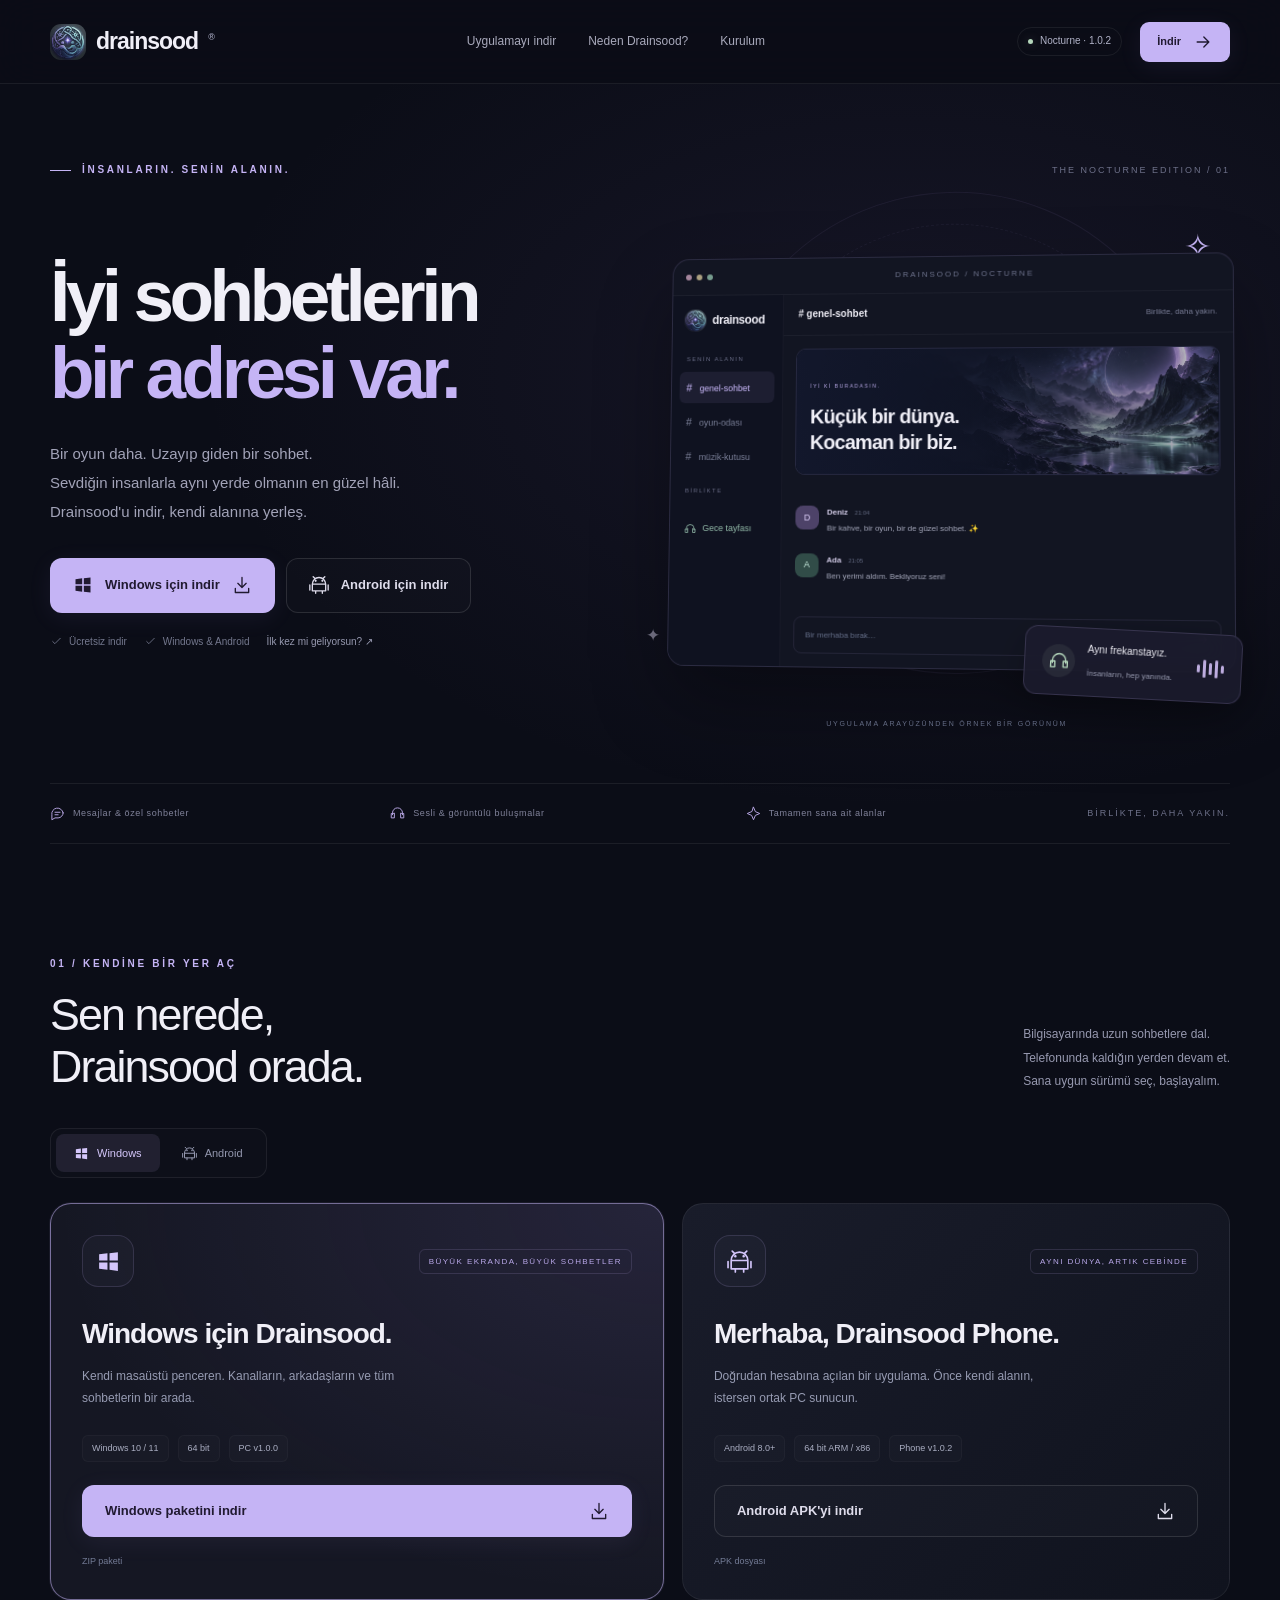
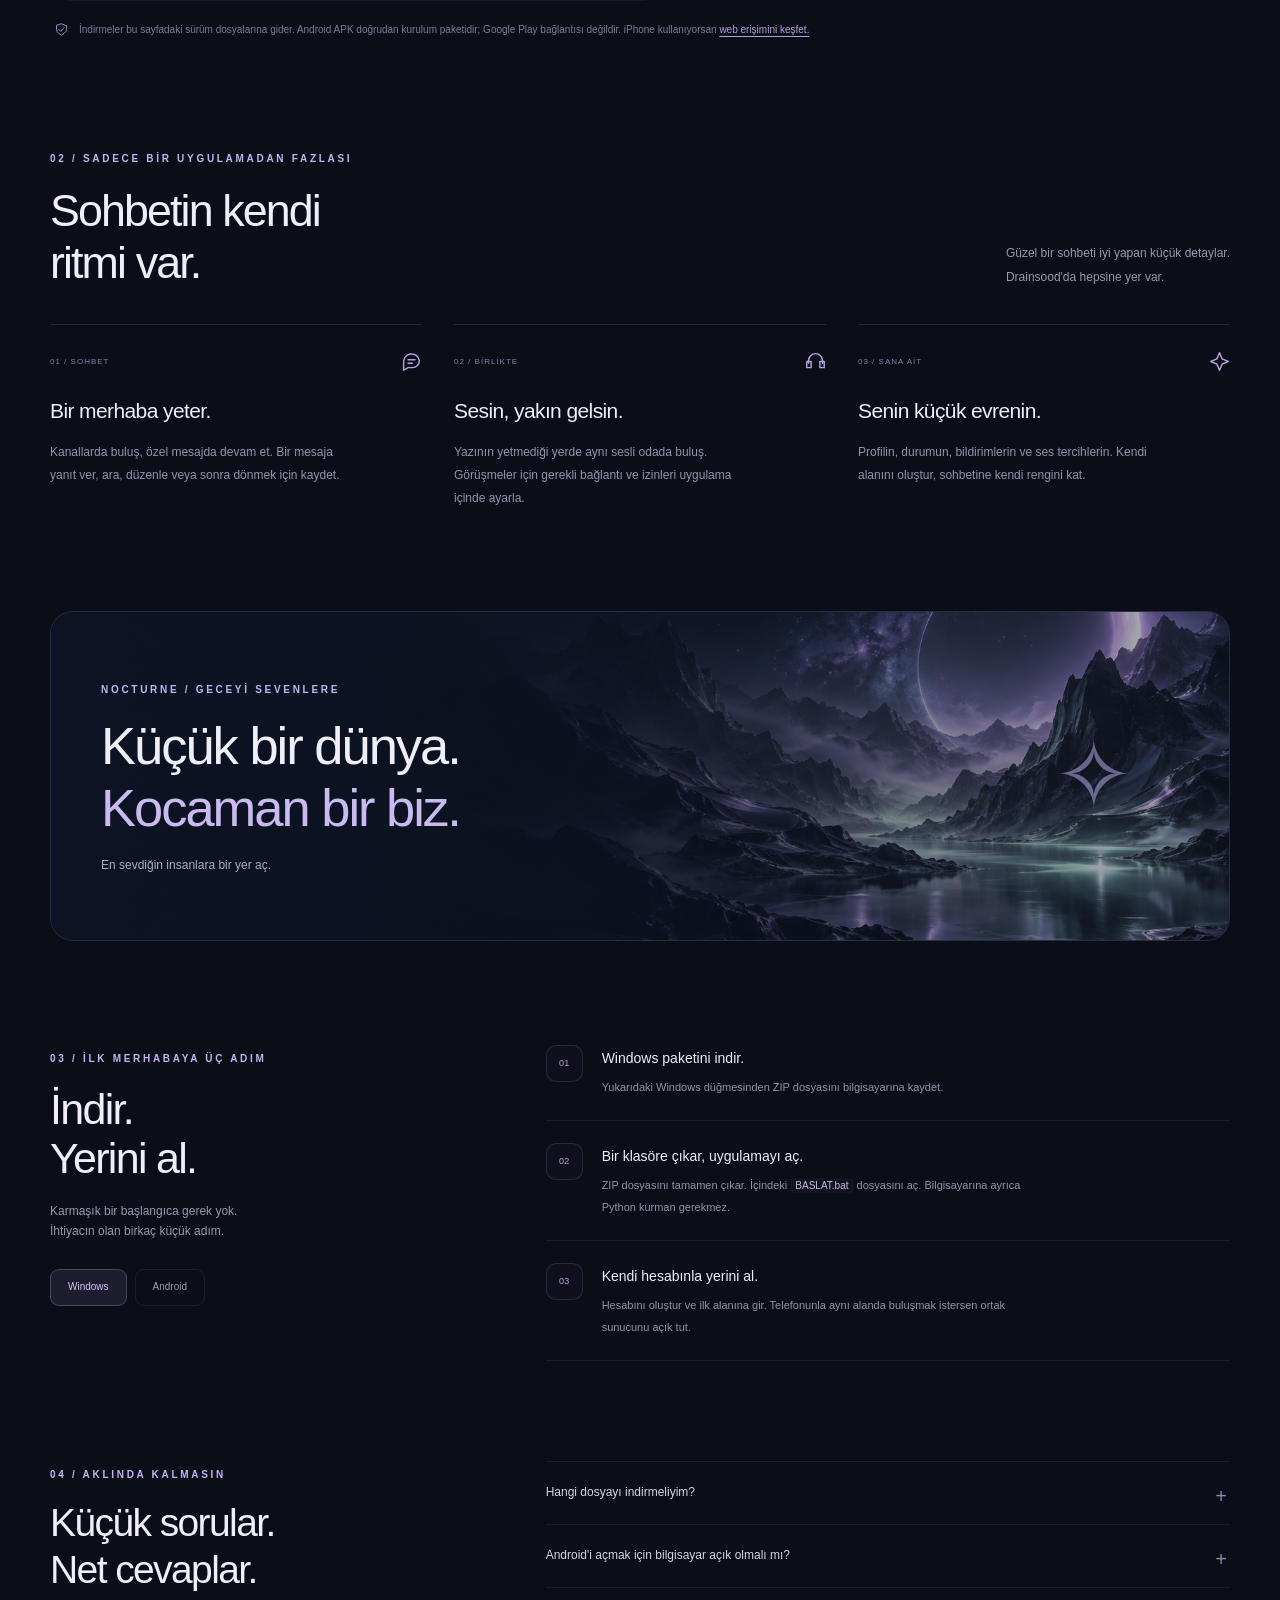
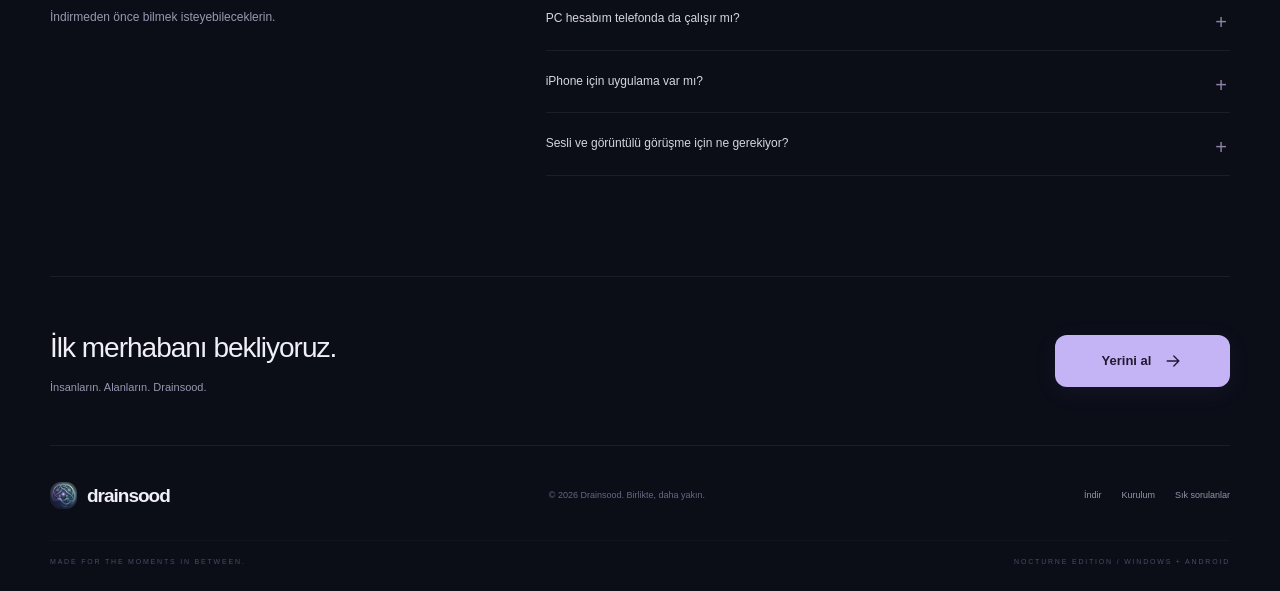
==== index.html @ 25abe967 "push" ====
<!doctype html>
<html lang="tr">
<head>
<!-- Add your own packages as indir/windows.zip and indir/android.apk. To use other names or URLs, edit DOWNLOAD_LINKS near the end of this file. -->
<meta charset="utf-8">
<meta name="viewport" content="width=device-width, initial-scale=1">
<meta name="theme-color" content="#0b0d17">
<meta name="description" content="Drainsood'u Windows ve Android için indir. Sohbetlerin, arkadaşların ve sana ait alanlar; Nocturne ile her zaman yanında.">
<title>Drainsood — Birlikte, daha yakın.</title>
<link rel="icon" href="[data-uri]" type="image/png">
<style>
:root{color-scheme:dark;--bg:#0b0d17;--panel:#141725;--ink:#f0eff7;--muted:#9799b0;--line:#ffffff12;--lavender:#c5b4f5;--green:#b4d6bb;--logo:url('[data-uri]');font-family:Inter,'Segoe UI',Arial,sans-serif;font-synthesis:none;scroll-behavior:smooth;scroll-padding-top:100px}
*{box-sizing:border-box}body{margin:0;background:var(--bg);color:var(--ink);font-size:15px;line-height:1.65;overflow-x:hidden}button,a{-webkit-tap-highlight-color:transparent}a{color:inherit;text-decoration:none}button{font:inherit;color:inherit;cursor:pointer}button:disabled{cursor:default}button,a,summary{touch-action:manipulation}button:focus-visible,a:focus-visible,summary:focus-visible{outline:2px solid var(--lavender);outline-offset:6px}button{border:0;background:none}svg{width:20px;height:20px;fill:none;stroke:currentColor;stroke-width:1.6;stroke-linecap:round;stroke-linejoin:round;flex-shrink:0}::selection{background:#c5b4f5;color:#151321}[hidden]{display:none!important}.wrap{width:min(1180px,calc(100% - 72px));margin:auto}.overline{font-size:10px;font-weight:600;letter-spacing:2.7px;text-transform:uppercase;color:var(--lavender)}.brand{display:inline-flex;align-items:center;gap:10px;font-size:23px;font-weight:700;letter-spacing:-1px}.brand-mark{display:block;width:36px;height:36px;background:var(--logo) center/contain no-repeat;border-radius:11px}.brand sup{font-size:9px;align-self:flex-start;margin-top:7px;color:var(--muted);letter-spacing:0}.button{display:inline-flex;align-items:center;justify-content:center;gap:12px;min-height:52px;padding:13px 22px;border:1px solid transparent;border-radius:12px;font-size:13px;font-weight:600;line-height:1.5;transition:transform .2s,background .2s,border-color .2s,box-shadow .2s}.button:hover{transform:translateY(-3px)}.primary{background:var(--lavender);color:#211a31;box-shadow:0 5px 25px #b295ee13}.primary:hover{background:#d4c6ff;box-shadow:0 8px 35px #b295ee25}.secondary{border-color:#ffffff1e;background:#ffffff04;color:#dedceb}.secondary:hover{background:#ffffff0b;border-color:#c5b4f54d}.text-link{display:inline-flex;align-items:center;gap:8px;color:var(--lavender);font-size:12px}.text-link svg{width:15px}.pill{display:inline-flex;align-items:center;gap:7px;border:1px solid var(--line);border-radius:30px;padding:5px 10px;font-size:10px;color:#b1b3c8}.dot{width:5px;height:5px;border-radius:50%;background:var(--green);box-shadow:0 0 10px #b4d6bb44}.muted{color:var(--muted)}
.nav-shell{position:sticky;top:0;z-index:50;background:#0b0d17e8;backdrop-filter:blur(20px);border-bottom:1px solid var(--line)}.nav{height:83px;display:flex;align-items:center;justify-content:space-between;gap:30px}.nav-links{display:flex;align-items:center;gap:32px;color:#a9aabc;font-size:12px}.nav-links>a:hover{color:white}.nav-actions{display:flex;align-items:center;gap:18px}.nav .button{min-height:39px;padding:9px 16px;border-radius:9px;font-size:11px}.nav-menu{display:none;width:42px;height:42px;border:1px solid var(--line);border-radius:10px;align-items:center;justify-content:center}
.hero{position:relative;padding:78px 0 0;isolation:isolate}.hero:before{content:'';position:absolute;inset:0 0 auto;height:850px;background:radial-gradient(ellipse at 71% 34%,#62518f23,transparent 55%);z-index:-1;pointer-events:none}.hero-top{display:flex;justify-content:space-between;align-items:center;margin-bottom:41px}.hero-top .overline{display:flex;align-items:center;gap:11px}.hero-top .overline:before{content:'';width:21px;height:1px;background:var(--lavender)}.hero-edition{font-size:9px;letter-spacing:2px;color:#6d7089}.hero-grid{display:grid;grid-template-columns:1fr 1fr;gap:47px;align-items:center}.hero-copy{padding:10px 0 45px}.hero h1{font-weight:560;font-size:clamp(54px,5.7vw,80px);line-height:1.06;letter-spacing:-4.5px;margin:0 0 27px}.hero h1 em{font-style:normal;color:var(--lavender)}.hero-copy>p{font-size:15px;line-height:1.95;max-width:400px;color:#a2a3b8;margin:0 0 31px}.hero-buttons{display:flex;flex-wrap:wrap;gap:11px}.hero-buttons .button{min-height:55px}.hero-meta{display:flex;align-items:center;gap:17px;margin-top:21px;font-size:10px;color:#74788e}.hero-meta span{display:flex;align-items:center;gap:6px}.hero-meta svg{width:13px;height:13px}.hero-visual{position:relative;min-width:0;padding:34px 0 55px}.orbit{position:absolute;left:9%;top:-28px;width:85%;aspect-ratio:1;border:1px solid #bdacff12;border-radius:50%;transform:rotate(-23deg);z-index:-1}.orbit:after{content:'';position:absolute;inset:31px;border:1px dashed #bdacff0e;border-radius:50%}.visual-star{position:absolute;color:var(--lavender);font-size:33px;top:0;right:18px;font-weight:300}.visual-star.small{font-size:17px;left:-18px;top:80%;right:auto;color:#777589}.mock-window{border-radius:17px;border:1px solid #c6b5ff25;background:#121522;box-shadow:0 35px 80px #0005;overflow:hidden;transform:perspective(1400px) rotateY(-5deg) rotateX(3deg);position:relative}.mock-title{height:37px;display:flex;align-items:center;gap:5px;padding:0 13px;border-bottom:1px solid #ffffff0b;font-size:8px;color:#6e738d}.window-dot{height:6px;width:6px;border-radius:50%;background:#464356}.window-dot:first-child{background:#a4859c}.window-dot:nth-child(2){background:#aaa080}.window-dot:nth-child(3){background:#769c8e}.mock-title>span:last-child{margin:auto;letter-spacing:2px}.mock-body{display:grid;grid-template-columns:115px 1fr;min-height:340px}.mock-sidebar{padding:14px 8px;background:#0f1220;border-right:1px solid #ffffff08}.mock-logo{display:flex;align-items:center;gap:6px;font-size:12px;font-weight:650;letter-spacing:-.4px;margin:0 4px 24px}.mock-logo .brand-mark{width:23px;height:23px}.mock-section{font-size:6px;letter-spacing:1.5px;color:#6c6f89;margin:15px 7px 7px}.mock-channel{padding:7px;font-size:9px;color:#7c8199;border-radius:6px;margin-bottom:3px}.mock-channel.active{background:#c4b0ff13;color:#cebcff}.mock-channel b{font-size:11px;font-weight:500;margin-right:5px}.mock-channel.voice{margin-top:18px;color:#94bcaa}.mock-channel.voice svg{width:12px;height:12px;vertical-align:middle;margin-right:4px}.mock-main{min-width:0}.mock-header{display:flex;align-items:center;justify-content:space-between;padding:12px 15px;border-bottom:1px solid #ffffff0b;font-size:10px}.mock-header>span{color:#777b94;font-size:8px}.mock-banner{margin:13px;border-radius:10px;padding:22px 14px 19px;background:linear-gradient(90deg,#13182de8,#13182d4d),var(--scene) 67% 45%/cover;border:1px solid #c5b4f51c}.mock-banner small{font-size:5px;letter-spacing:1.6px;color:#c5b4f5}.mock-banner strong{display:block;font-weight:550;font-size:20px;line-height:1.3;letter-spacing:-.7px;margin-top:9px}.mock-messages{padding:3px 14px}.mock-message{display:flex;gap:8px;margin:15px 0}.avatar{width:24px;height:24px;display:grid;place-items:center;background:#4d4268;color:#e3d5ff;border-radius:8px;font-size:9px;flex-shrink:0}.avatar.mint{background:#314c48;color:#caeee1}.mock-message>div:last-child{font-size:8px;color:#a3a6b9;line-height:1.65}.mock-message strong{font-size:8px;color:#d6cfeb;font-weight:600}.mock-message time{font-size:6px;color:#646b83;margin-left:7px}.mock-message p{margin:3px 0}.mock-composer{margin:13px;padding:11px;border:1px solid #c5b4f51a;border-radius:8px;font-size:8px;color:#646e88;display:flex;align-items:center;justify-content:space-between}.mock-composer svg{width:12px;height:12px;color:#b5a3e7}.floating-card{position:absolute;bottom:23px;right:-12px;border:1px solid #c5b4f52b;border-radius:13px;background:#1b1b2ce8;backdrop-filter:blur(16px);box-shadow:0 12px 40px #0004;padding:13px 17px;display:flex;align-items:center;gap:12px;transform:rotate(3deg)}.floating-card .voice-icon{display:grid;place-items:center;width:33px;height:33px;border-radius:50%;background:#b5cdb315;color:#b4d6bb}.floating-card strong{font-size:10px;font-weight:500;display:block}.floating-card small{font-size:8px;color:#9598af}.soundbars{display:flex;align-items:center;gap:3px;margin-left:12px;height:22px}.soundbars i{display:block;width:3px;height:8px;background:#bdacdf;border-radius:3px}.soundbars i:nth-child(2n){height:18px}.soundbars i:nth-child(3n){height:12px}.visual-caption{text-align:center;position:absolute;bottom:-7px;left:0;right:0;font-size:7px;letter-spacing:1.8px;color:#646c85}.hero-bottom{margin-top:60px;display:flex;justify-content:space-between;align-items:center;padding:22px 0;border-top:1px solid var(--line);border-bottom:1px solid var(--line);font-size:9px;color:#81839b;letter-spacing:.6px}.hero-bottom>span{display:flex;align-items:center;gap:8px}.hero-bottom svg{width:15px;height:15px;color:#b1a0dc}
.section{padding-top:106px}.section-heading{display:flex;justify-content:space-between;gap:40px;align-items:flex-end;margin-bottom:35px}.section-heading h2{font-size:clamp(32px,3.5vw,47px);line-height:1.16;letter-spacing:-1.9px;font-weight:530;margin:15px 0 0}.section-heading>p{color:var(--muted);font-size:12px;max-width:310px;margin:0;line-height:1.95}.platform-switch{display:inline-flex;padding:5px;border:1px solid var(--line);background:#ffffff03;border-radius:12px;gap:4px;margin-bottom:25px}.platform-switch button{display:flex;align-items:center;gap:8px;padding:10px 18px;border-radius:8px;font-size:11px;color:#9498af}.platform-switch button[aria-pressed=true]{background:#c5b4f51b;color:#d5c7fb}.platform-switch svg{width:15px;height:15px}.downloads{display:grid;grid-template-columns:1.12fr 1fr;gap:18px}.download-card{position:relative;min-width:0;padding:31px;border:1px solid var(--line);border-radius:21px;background:linear-gradient(135deg,#191c2a,#10131e);overflow:hidden;transition:border-color .3s,transform .3s}.download-card.recommended{border-color:#c5b4f544;background:radial-gradient(ellipse at 100% 0,#8671c225,transparent 70%),#151723}.download-card.is-highlighted{border-color:#c5b4f58a;box-shadow:0 0 0 1px #c5b4f513}.card-top{display:flex;align-items:center;justify-content:space-between;gap:15px}.platform-icon{width:52px;height:52px;display:grid;place-items:center;border:1px solid #c5b4f526;border-radius:16px;background:#c5b4f508;color:#d3c5fa}.platform-icon svg{height:25px;width:25px}.card-tag{font-size:8px;letter-spacing:1.4px;color:#b9a8e9;border:1px solid #c5b4f526;padding:5px 9px;border-radius:6px}.download-card h3{font-size:28px;font-weight:550;letter-spacing:-1px;margin:24px 0 7px}.download-card .description{font-size:12px;color:#969bb2;line-height:1.9;max-width:350px;min-height:47px;margin:0}.specs{display:flex;gap:9px;flex-wrap:wrap;margin:23px 0}.specs span{font-size:9px;padding:5px 9px;color:#aaaec2;background:#ffffff04;border:1px solid #ffffff08;border-radius:6px}.download-card .button{width:100%;justify-content:space-between}.card-bottom{display:flex;align-items:center;justify-content:space-between;margin-top:17px;gap:10px;font-size:9px;color:#737b95}.checksum{font-size:9px;color:#989bb2;display:inline-flex;align-items:center;gap:5px;padding:3px 0}.checksum:hover{color:var(--lavender)}.checksum svg{width:12px;height:12px}.download-note{display:flex;align-items:flex-start;gap:10px;margin:20px 0 0;padding:0 4px;color:#777e98;font-size:10px;line-height:1.9}.download-note svg{width:15px;height:15px;margin-top:2px;color:#a08bc9}.download-note a{color:#b4a0dd;text-decoration:underline;text-underline-offset:3px}.features{display:grid;grid-template-columns:repeat(3,1fr);gap:32px}.feature{padding-top:26px;border-top:1px solid #b5a4ec2a}.feature-number{display:flex;align-items:center;justify-content:space-between;color:#8b7ca9;font-size:8px;letter-spacing:1px}.feature-number svg{width:21px;height:21px;color:#b7a4e4}.feature h3{font-size:21px;font-weight:500;letter-spacing:-.6px;margin:22px 0 12px}.feature p{font-size:12px;color:#9095ae;line-height:1.95;max-width:310px;margin:0}
.universe{position:relative;min-height:330px;border:1px solid #b4a1e42b;border-radius:23px;overflow:hidden;background:linear-gradient(90deg,#0c1424f0,#0c142470),var(--scene) center 49%/cover;display:flex;align-items:center;justify-content:space-between;padding:44px 50px;margin-top:100px;gap:30px}.universe h2{font-size:clamp(35px,4.1vw,54px);font-weight:500;line-height:1.17;letter-spacing:-2px;margin:15px 0 18px}.universe h2 em{font-style:normal;color:#c9bbf0}.universe p{font-size:12px;color:#aaaec4;margin:0}.universe .decor-star{font-size:95px;font-weight:200;color:#c5b4f580;margin:0 45px;line-height:1}.installation{display:grid;grid-template-columns:.75fr 1.25fr;gap:85px;padding-top:104px}.installation h2{font-size:43px;letter-spacing:-1.7px;line-height:1.15;font-weight:500;margin:15px 0 19px}.installation>div>p{font-size:12px;color:var(--muted);max-width:280px}.guide-tabs{display:flex;gap:8px;margin-top:27px}.guide-tabs button{padding:9px 17px;border-radius:9px;border:1px solid var(--line);font-size:10px;color:#9b9db3}.guide-tabs button[aria-selected=true]{background:#c5b4f51a;border-color:#c5b4f542;color:#d4c5ff}.steps{list-style:none;padding:0;margin:0;counter-reset:steps}.steps li{counter-increment:steps;display:grid;grid-template-columns:38px 1fr;column-gap:18px;border-bottom:1px solid var(--line);padding:22px 0}.steps li:first-child{padding-top:0}.steps li:before{content:'0' counter(steps);display:grid;place-items:center;width:35px;height:35px;border:1px solid #c5b4f526;background:#c5b4f506;border-radius:10px;color:#b6a3df;font-size:9px}.steps h3{font-size:14px;font-weight:500;margin:2px 0 7px}.steps p{font-size:11px;line-height:1.95;color:#8f95ad;margin:0;max-width:430px}.steps code{font-size:10px;background:#c5b4f50b;padding:2px 5px;border-radius:4px;color:#c6bbdf;font-family:inherit}.faq{display:grid;grid-template-columns:.75fr 1.25fr;gap:85px;padding-top:100px;padding-bottom:100px}.faq h2{font-size:39px;letter-spacing:-1.6px;line-height:1.2;font-weight:500;margin:14px 0}.faq-intro p{font-size:12px;color:var(--muted);max-width:260px}.faq-list{border-top:1px solid var(--line)}details{border-bottom:1px solid var(--line)}summary{position:relative;list-style:none;padding:21px 35px 21px 0;cursor:pointer;font-size:12px;color:#d6d5e2}summary::-webkit-details-marker{display:none}summary:after{content:'+';position:absolute;right:3px;top:18px;font-size:20px;color:#8e83a7;font-weight:300}details[open] summary:after{content:'−'}details p{color:#9096ae;font-size:11px;line-height:2;margin:0 30px 22px 0}details a{color:var(--lavender);text-decoration:underline;text-underline-offset:3px}.end-cta{border-top:1px solid var(--line);border-bottom:1px solid var(--line);padding:48px 0;display:flex;align-items:center;justify-content:space-between;gap:30px}.end-cta h2{font-size:28px;letter-spacing:-1px;font-weight:500;margin:0 0 7px}.end-cta p{font-size:11px;color:var(--muted);margin:0}.end-cta .button{min-width:175px}.footer{display:flex;align-items:center;justify-content:space-between;gap:25px;padding:34px 0 29px}.footer .brand{font-size:19px}.footer .brand-mark{width:27px;height:27px}.footer-middle{font-size:9px;color:#626a83}.footer-links{display:flex;gap:20px;font-size:9px;color:#9197ab}.footer-links a:hover{color:var(--lavender)}.footer-signature{display:flex;justify-content:space-between;gap:15px;border-top:1px solid #ffffff07;padding:15px 0 23px;color:#474f65;font-size:7px;letter-spacing:1.8px}
.toast{position:fixed;bottom:25px;left:50%;transform:translate(-50%,20px);width:max-content;max-width:calc(100% - 30px);padding:13px 20px;background:#262337;border:1px solid #c5b4f547;border-radius:13px;box-shadow:0 10px 45px #0007;font-size:12px;z-index:100;opacity:0;pointer-events:none;transition:opacity .2s,transform .2s;text-align:center}.toast.visible{opacity:1;transform:translate(-50%,0)}dialog{background:#141725;border:1px solid #c5b4f53d;border-radius:20px;color:var(--ink);padding:29px;max-width:560px;width:calc(100% - 36px);box-shadow:0 30px 100px #0008}dialog::backdrop{background:#060712cc;backdrop-filter:blur(7px)}dialog h2{font-size:23px;letter-spacing:-.7px;font-weight:500;margin:12px 0}dialog p{font-size:12px;color:var(--muted)}.hash-value{display:block;width:100%;border:1px solid var(--line);border-radius:10px;background:#0b0e1b;color:#cfc3f0;padding:13px;font:11px/1.8 Consolas,monospace;overflow-wrap:anywhere;user-select:all;margin:20px 0}.dialog-actions{display:flex;justify-content:flex-end;gap:9px}.dialog-actions .button{min-height:42px;font-size:11px}.skip{position:fixed;top:10px;left:10px;padding:10px 16px;background:var(--lavender);color:#211a31;z-index:200;transform:translateY(-160%);border-radius:7px}.skip:focus{transform:translateY(0)}.reveal{transition:opacity .65s,transform .65s}.js .reveal.pending{opacity:0;transform:translateY(22px)}.hero-copy,.hero-visual{animation:enter .8s both}.hero-visual{animation-delay:.14s}@keyframes enter{from{opacity:0;transform:translateY(18px)}to{opacity:1;transform:translateY(0)}}
@media(min-width:1500px){.hero{padding-top:100px}.hero-grid{gap:75px}.hero h1{font-size:86px}.hero-bottom{margin-top:74px}}
@media(max-width:1000px){.wrap{width:calc(100% - 48px)}.hero h1{font-size:62px;letter-spacing:-3.5px}.hero-grid{gap:22px}.mock-body{grid-template-columns:88px 1fr}.mock-logo{font-size:10px}.mock-logo .brand-mark{width:18px;height:18px}.floating-card{right:-3px}.nav-links{gap:21px}.nav-actions .pill{display:none}.hero-buttons .button{padding:13px 16px;font-size:12px}.hero-meta{flex-wrap:wrap;gap:8px 15px}.installation,.faq{gap:45px}.hero-bottom{margin-top:35px}.universe .decor-star{margin-right:15px}.download-card{padding:25px}}
@media(max-width:760px){.wrap{width:calc(100% - 40px)}.nav{height:69px;gap:15px}.nav .brand{font-size:21px}.nav .brand-mark{width:32px;height:32px}.nav-actions{margin-left:auto}.nav-actions .button{font-size:10px;padding:9px 12px}.nav-menu{display:inline-flex}.nav-links{display:none;position:absolute;top:69px;left:0;right:0;padding:20px;background:#111421;border-bottom:1px solid var(--line);flex-direction:column;align-items:stretch;gap:0}.nav-links.open{display:flex}.nav-links a{padding:12px 10px}.hero{padding-top:35px}.hero-top{margin-bottom:30px}.hero-top .overline{font-size:8px;letter-spacing:1.9px}.hero-edition{font-size:7px;letter-spacing:1.4px}.hero-grid{grid-template-columns:1fr;gap:0}.hero-copy{padding:0}.hero h1{font-size:clamp(52px,10.5vw,76px);letter-spacing:-3.5px;max-width:550px;margin-bottom:23px}.hero-copy>p{max-width:430px;font-size:14px;margin-bottom:25px}.hero-buttons .button{min-height:52px;padding:13px 20px}.hero-meta{margin-top:17px}.hero-visual{width:min(510px,100%);margin:32px auto 0;padding-top:23px;padding-bottom:47px}.mock-window{transform:none}.mock-body{grid-template-columns:104px 1fr;min-height:328px}.mock-logo{font-size:11px}.mock-logo .brand-mark{width:22px;height:22px}.mock-banner strong{font-size:23px}.floating-card{bottom:21px;right:8px}.visual-caption{bottom:0;font-size:6px}.orbit{top:-15px}.visual-star{top:-3px;font-size:26px}.hero-bottom{margin-top:28px;display:grid;grid-template-columns:1fr 1fr;gap:15px;font-size:8px;padding:20px 0}.hero-bottom>span:last-child{grid-column:1/-1}.section{padding-top:65px}.section-heading{display:block;margin-bottom:26px}.section-heading h2{font-size:36px;letter-spacing:-1.5px}.section-heading>p{margin-top:20px;max-width:380px}.downloads{grid-template-columns:1fr;gap:14px}.download-card{padding:27px}.download-card .description{min-height:0}.download-card h3{margin-top:20px}.features{grid-template-columns:1fr;gap:30px}.feature{display:grid;grid-template-columns:45px 1fr;column-gap:15px;padding-top:22px}.feature-number{display:block;font-size:7px}.feature-number svg{display:block;margin-top:15px}.feature h3{margin:0 0 9px;font-size:22px;grid-column:2;grid-row:1}.feature p{grid-column:2;max-width:100%}.feature-number{grid-row:1/3}.universe{padding:32px 27px;min-height:300px;margin-top:60px;background-position:center,65% 45%}.universe h2{font-size:39px;letter-spacing:-1.8px}.universe p{max-width:230px;font-size:11px}.universe .decor-star{display:none}.installation,.faq{grid-template-columns:1fr;gap:30px;padding-top:65px}.installation h2{font-size:37px}.installation>div>p{max-width:340px}.guide-tabs{margin-top:20px}.faq{padding-bottom:60px}.faq h2{font-size:35px}.faq-intro p{max-width:340px}.steps li{grid-template-columns:33px 1fr;gap:15px}.end-cta{display:block;padding:35px 0}.end-cta h2{font-size:27px}.end-cta .button{margin-top:23px}.footer{flex-wrap:wrap;justify-content:space-between;gap:20px;padding:29px 0 23px}.footer-middle{order:3;width:100%;font-size:8px}.footer-signature{font-size:6px;letter-spacing:1.1px}}
@media(max-width:380px){.wrap{width:calc(100% - 30px)}.nav-actions .button svg{display:none}.nav .brand{font-size:19px;gap:6px}.nav .brand-mark{width:28px;height:28px}.nav-menu{width:36px;height:36px}.hero h1{font-size:50px;letter-spacing:-3px}.hero-buttons .button{font-size:11px;padding:12px 15px}.mock-body{grid-template-columns:83px 1fr}.mock-logo .brand-mark{display:none}.mock-banner strong{font-size:19px}.mock-banner{padding:17px 11px}.mock-message{gap:6px}.hero-edition{display:none}.download-card{padding:22px}.card-tag{font-size:7px}.download-card h3{font-size:26px}.overline{font-size:8px;letter-spacing:2px}.platform-switch button{padding:9px 14px}}
@media(prefers-reduced-motion:reduce){:root{scroll-behavior:auto}*,*:before,*:after{animation:none!important;transition:none!important}.js .reveal.pending{opacity:1;transform:none}.button:hover{transform:none}}

/* Share the embedded artwork through SVG; CSS variables have a token-size limit. */
svg.scene-art{position:absolute;inset:0;width:100%;height:100%;stroke:none;pointer-events:none;z-index:0}
.mock-banner{position:relative;isolation:isolate;overflow:hidden;background:#12172a}
.mock-banner:after{content:'';position:absolute;inset:0;z-index:1;background:linear-gradient(90deg,#13182df0,#13182d45)}
.mock-banner>small,.mock-banner>strong{position:relative;z-index:2}
.universe{isolation:isolate;background:#0c1424}
.universe:before{content:'';position:absolute;inset:0;background:linear-gradient(90deg,#0c1424ef,#0c142450);z-index:1}
.universe>div,.universe>.decor-star{position:relative;z-index:2}
</style>
</head>
<body>
<a class="skip" href="#indir">İndirme seçeneklerine geç</a>
<svg width="0" height="0" aria-hidden="true" style="position:absolute;overflow:hidden"><defs>
<symbol id="arrow" viewBox="0 0 24 24"><path d="M5 12h14m-6-6 6 6-6 6"/></symbol><symbol id="download" viewBox="0 0 24 24"><path d="M12 3v12m-5-5 5 5 5-5M4 16v5h16v-5"/></symbol><symbol id="windows" viewBox="0 0 24 24"><path d="m3 5 8-1v7H3zm10-1 8-1v8h-8zM3 13h8v7l-8-1zm10 0h8v8l-8-1z" fill="currentColor" stroke="none"/></symbol><symbol id="android" viewBox="0 0 24 24"><path d="m7 4-2-2m12 2 2-2M4 11a8 8 0 0 1 16 0zm0 0v8h16v-8M8 19v3m8-3v3M1 12v6m22-6v6"/><path d="M8 7h.01M16 7h.01" stroke-width="2.5"/></symbol><symbol id="shield" viewBox="0 0 24 24"><path d="m12 3 8 3v6c0 5-8 9-8 9s-8-4-8-9V6zM8 12l3 3 5-6"/></symbol><symbol id="chat" viewBox="0 0 24 24"><path d="M21 11a8 8 0 0 1-8 8H8l-5 3v-8a8 8 0 1 1 18-3Z"/><path d="M8 10h8m-8 4h5"/></symbol><symbol id="voice" viewBox="0 0 24 24"><path d="M4 14v-3a8 8 0 0 1 16 0v3M4 12H2v7h5v-7zm16 0h2v7h-5v-7z"/></symbol><symbol id="spark" viewBox="0 0 24 24"><path d="m12 2 3 7 7 3-7 3-3 7-3-7-7-3 7-3Z"/></symbol><symbol id="copy" viewBox="0 0 24 24"><rect x="8" y="8" width="12" height="13" rx="2"/><path d="M16 8V3H3v13h5"/></symbol><symbol id="menu" viewBox="0 0 24 24"><path d="M4 7h16M4 12h16M4 17h16"/></symbol><symbol id="check" viewBox="0 0 24 24"><path d="m5 12 4 4L19 6"/></symbol><symbol id="globe" viewBox="0 0 24 24"><circle cx="12" cy="12" r="9"/><path d="M3 12h18M12 3c-6 6-6 12 0 18 6-6 6-12 0-18Z"/></symbol>
<symbol id="nocturne-art" viewBox="0 0 1672 941"><image href="[data-uri]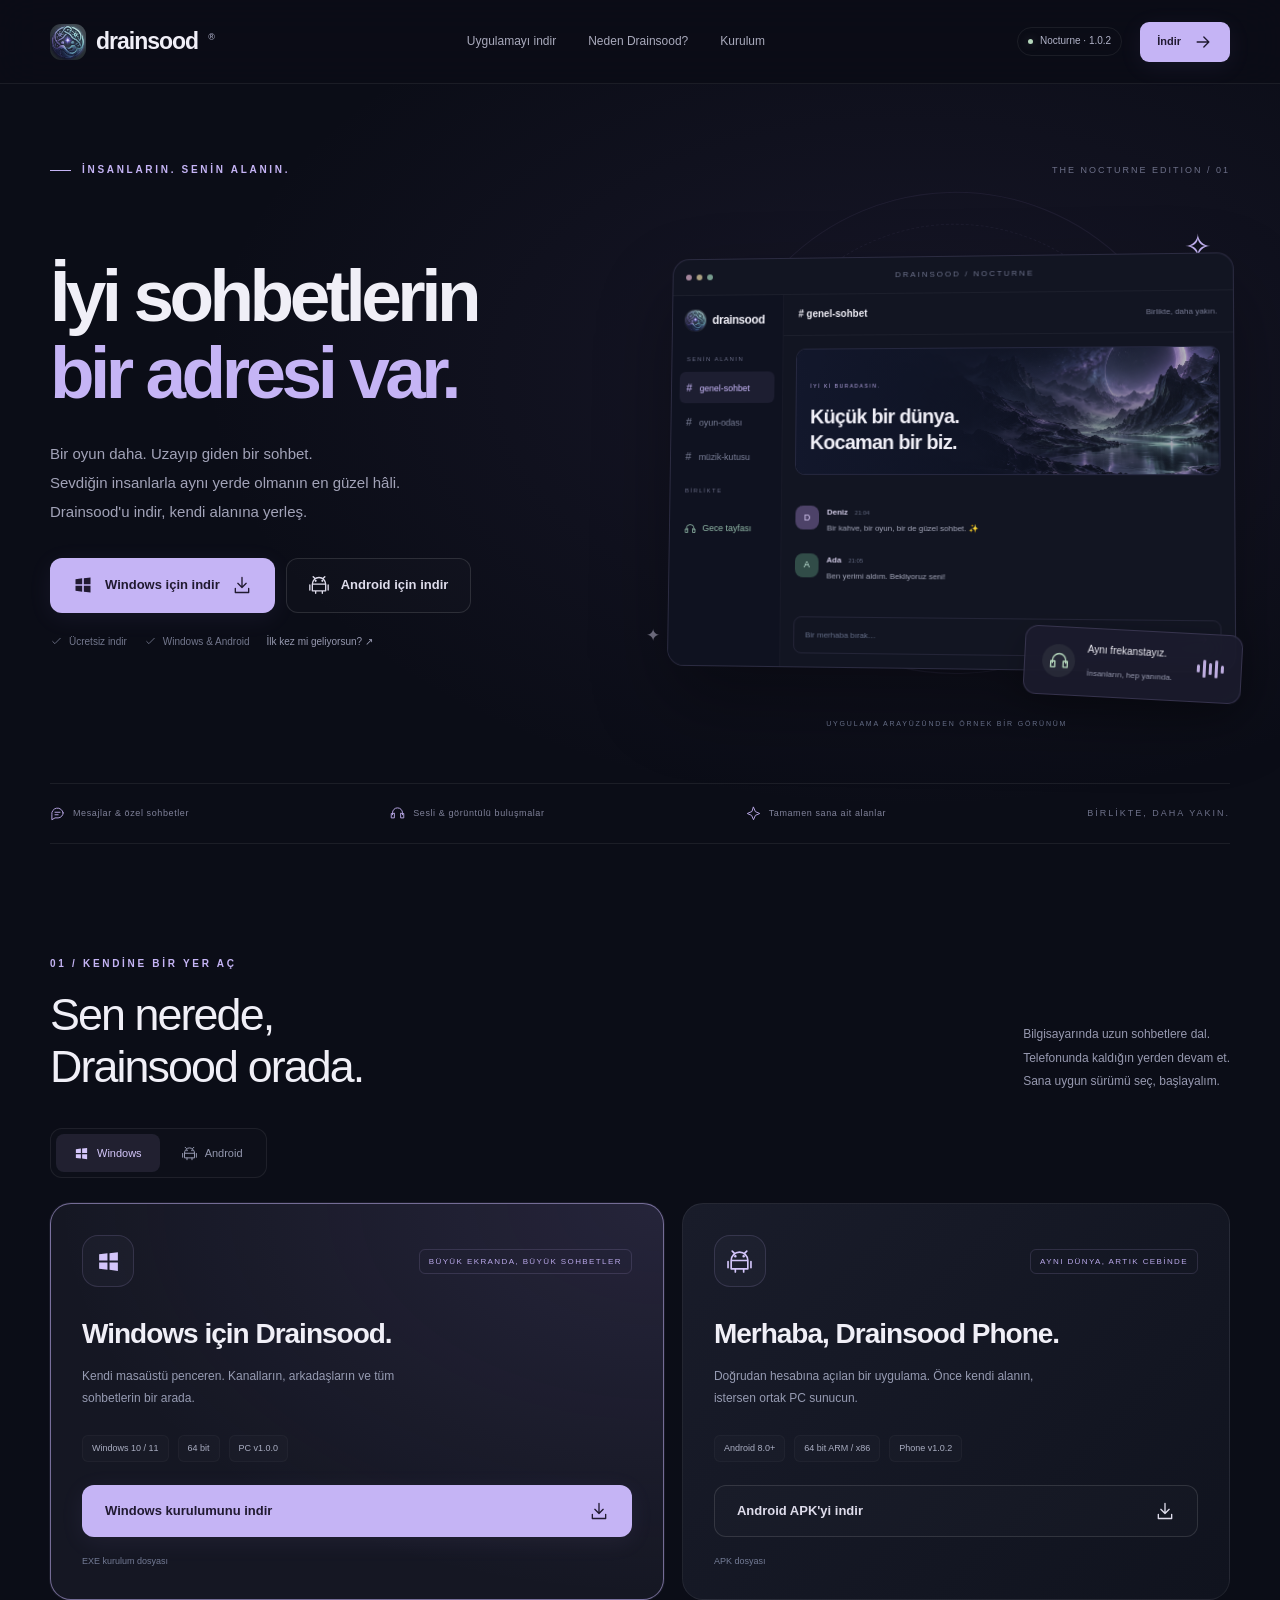
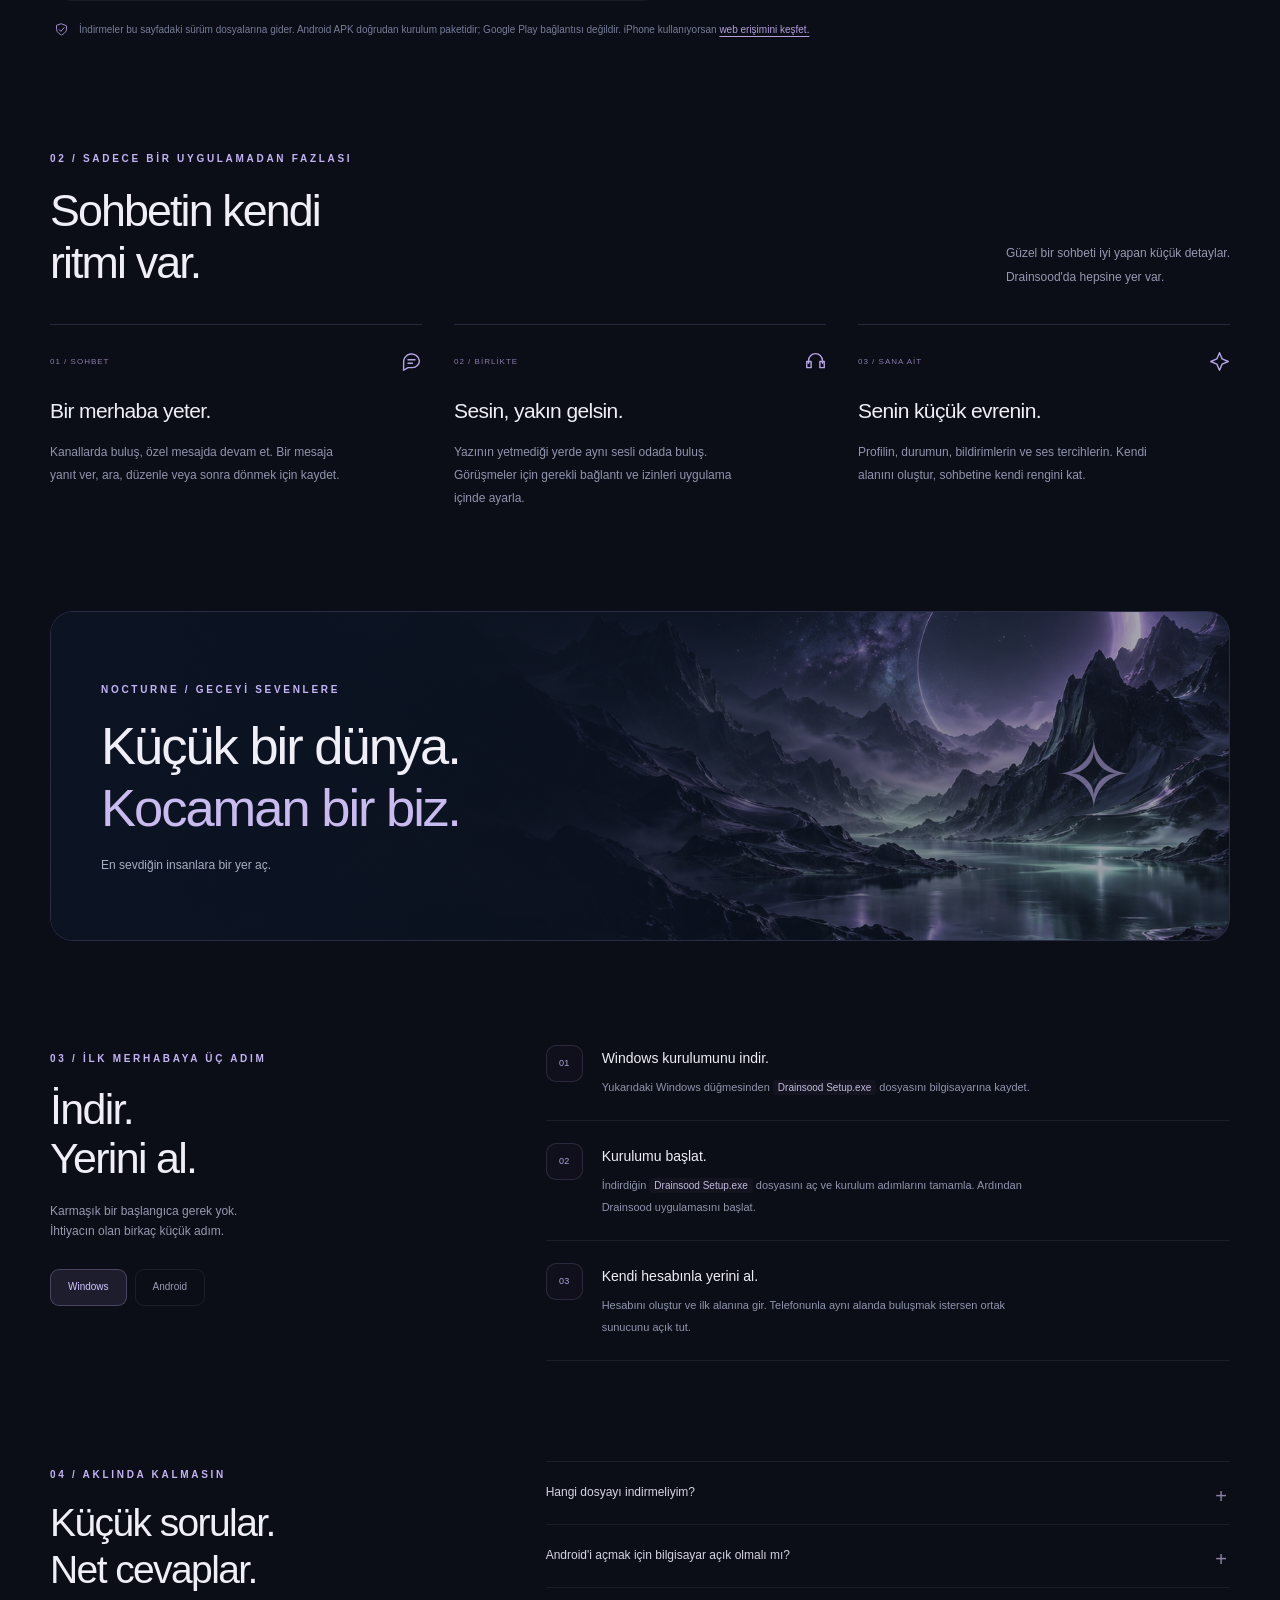
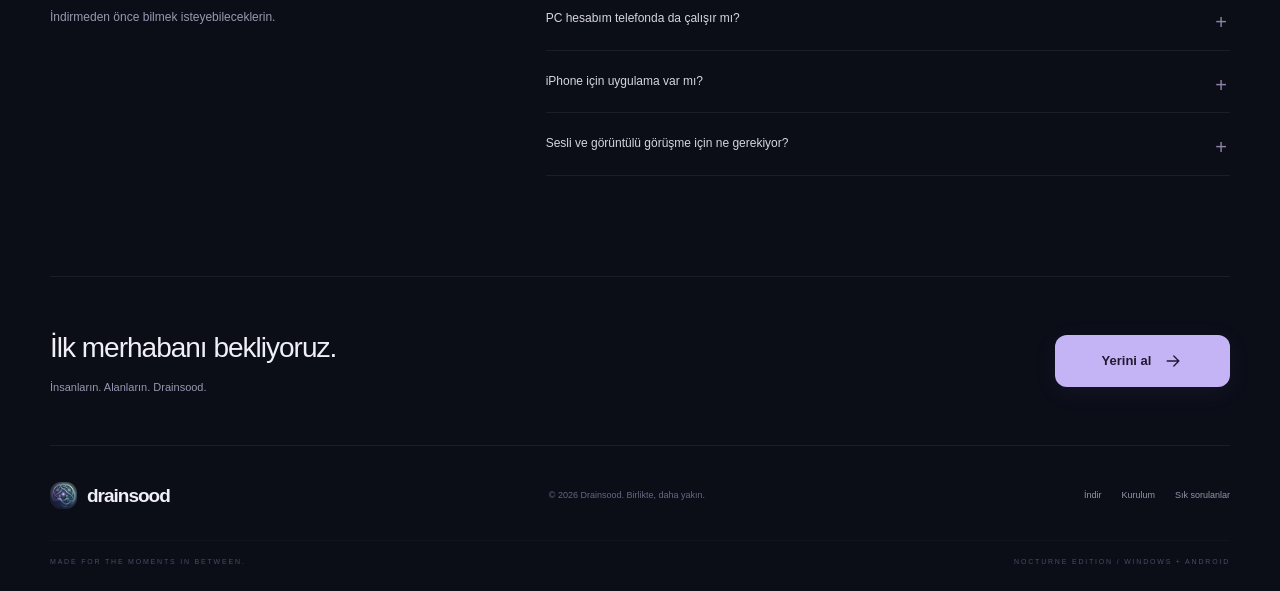
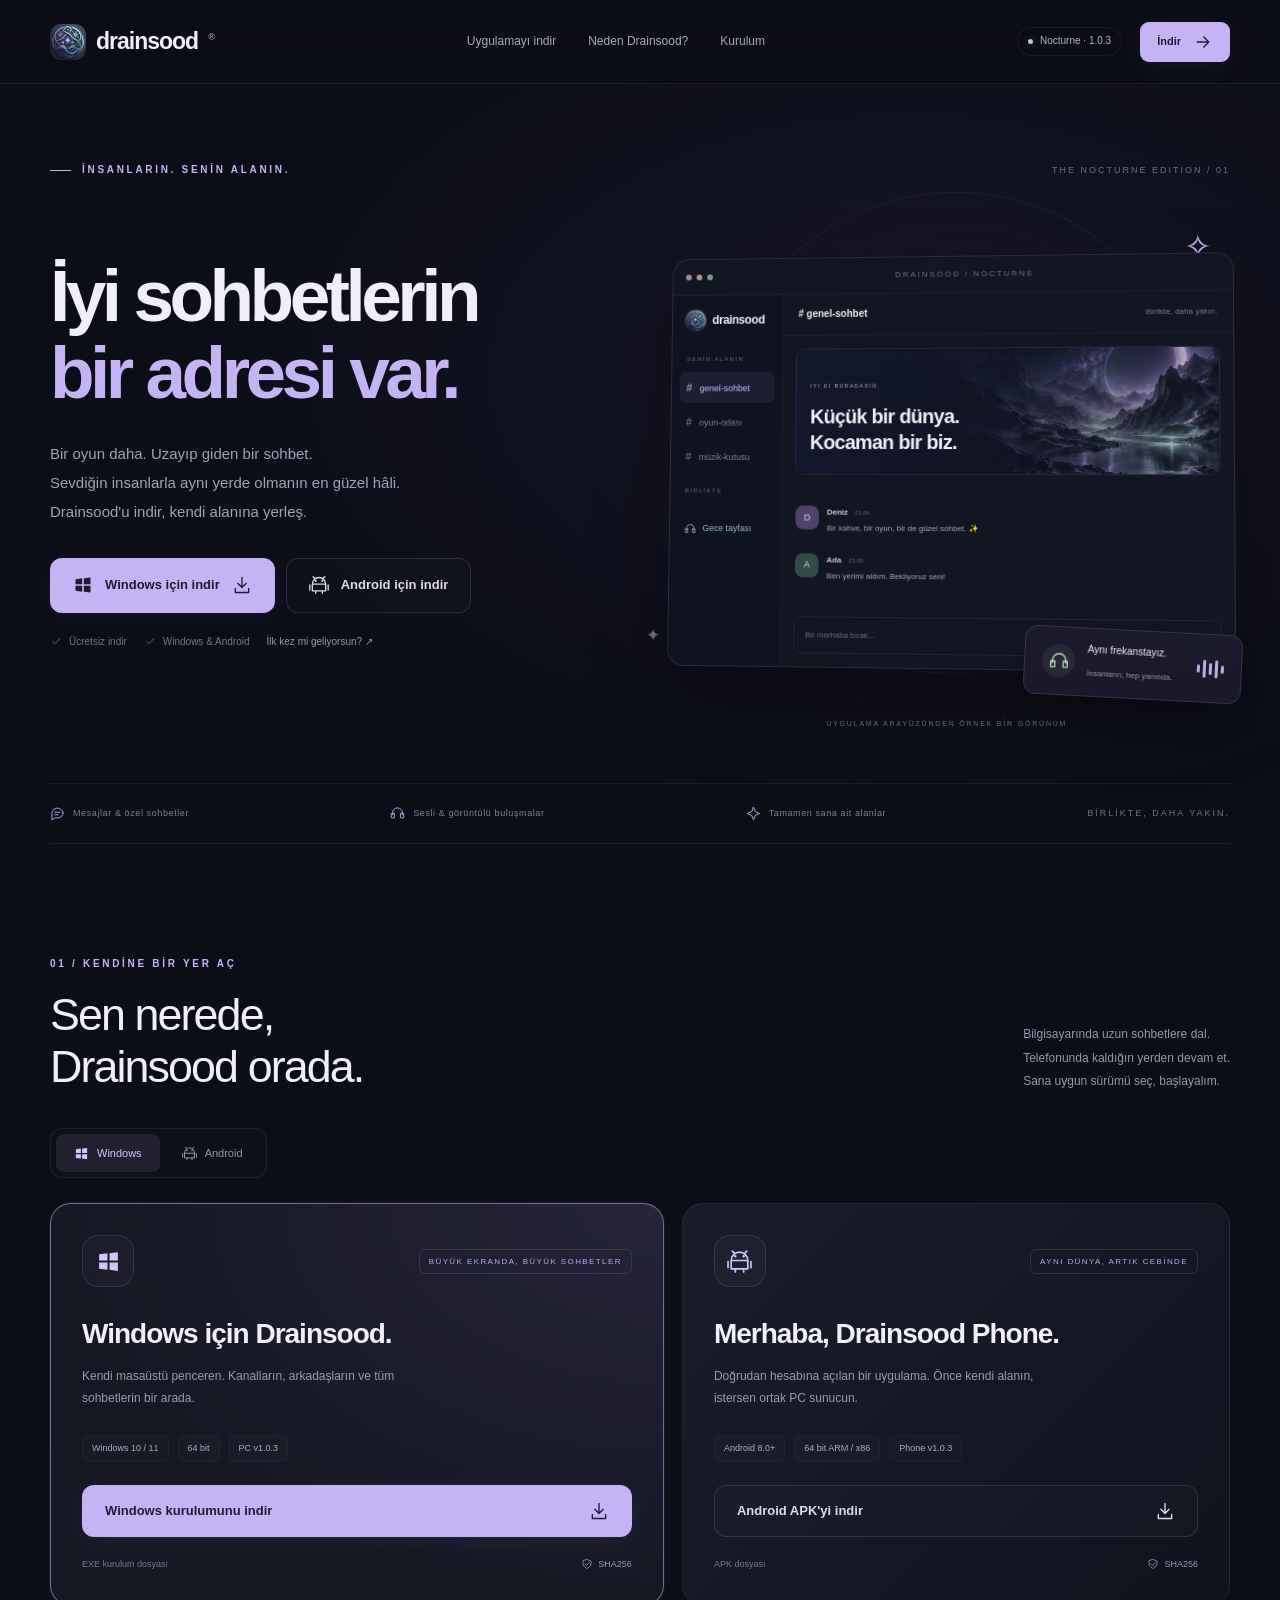
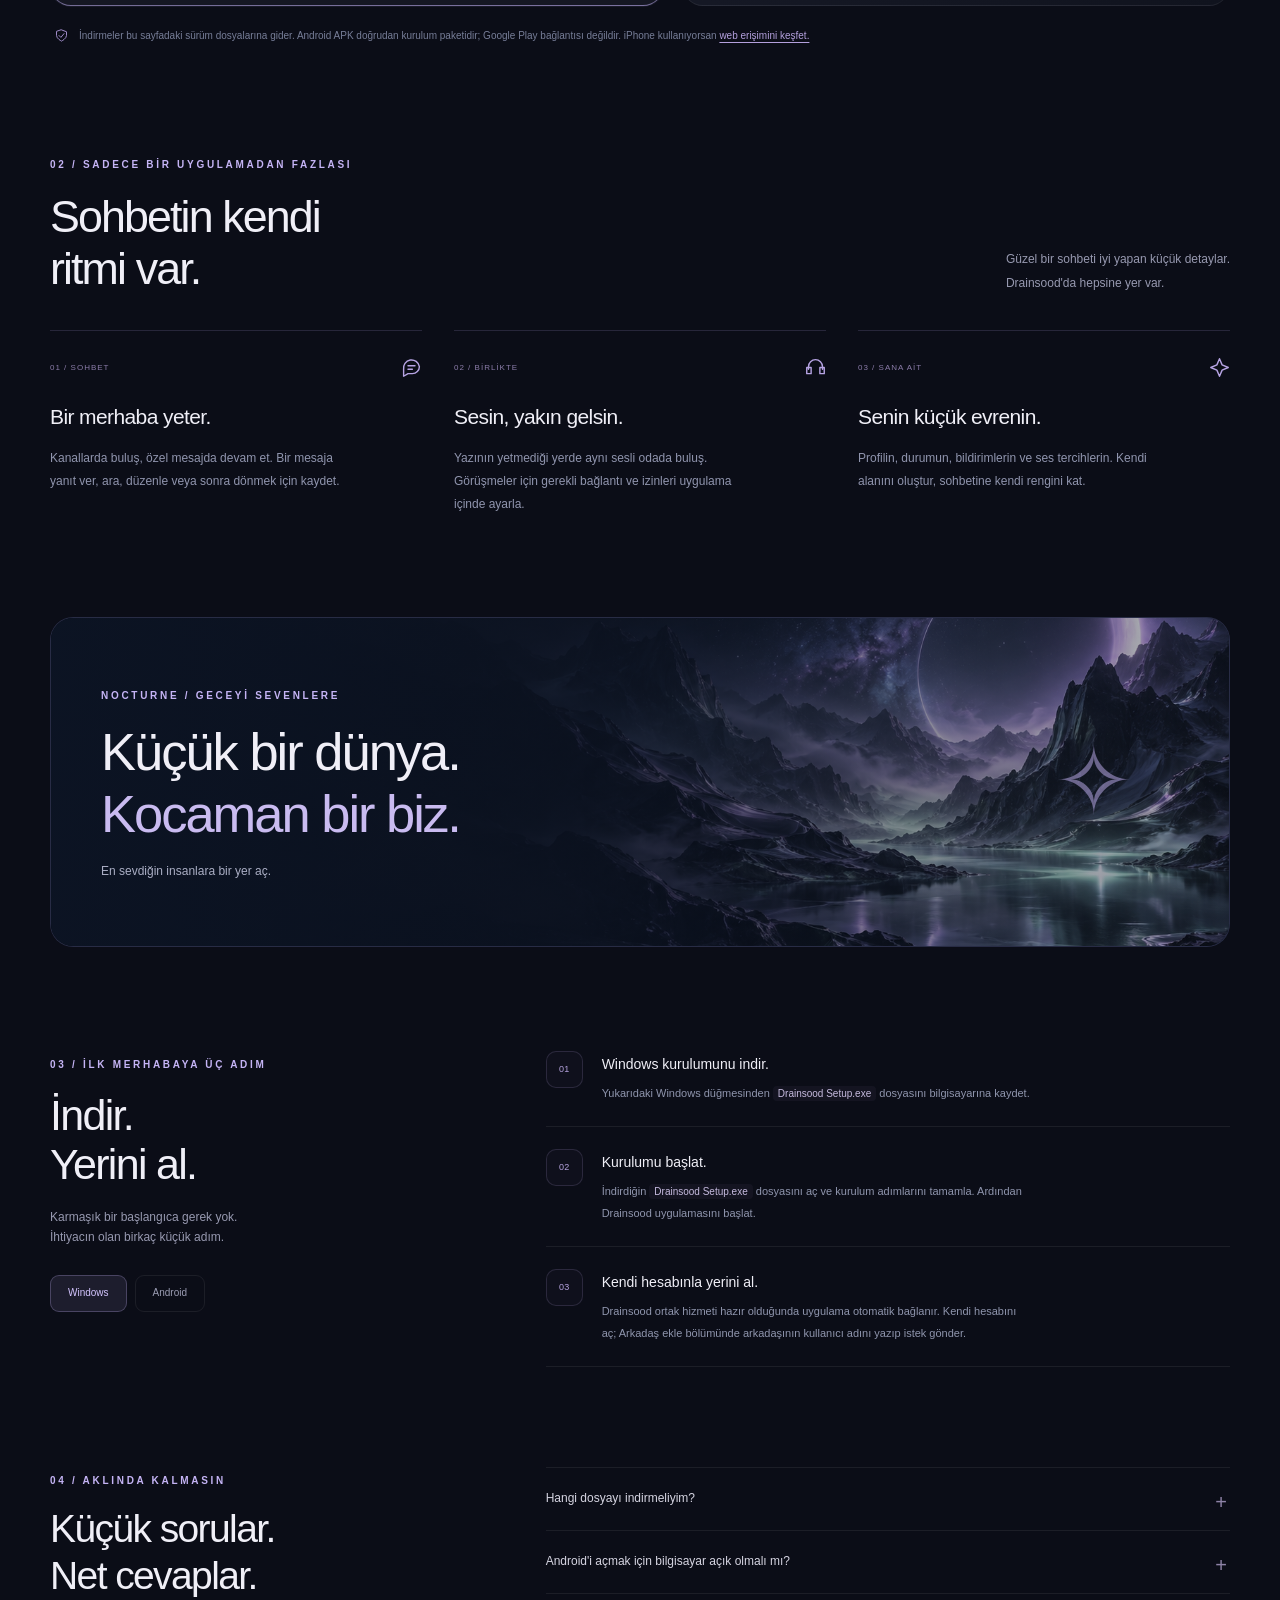
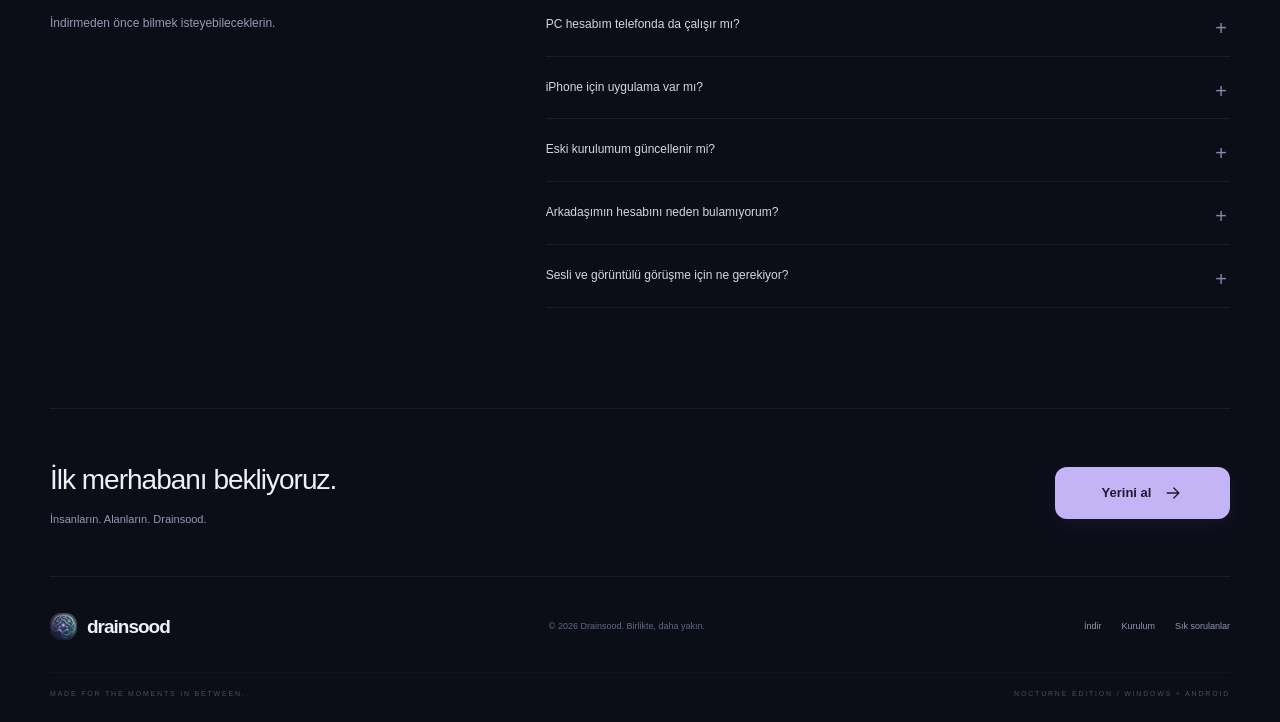
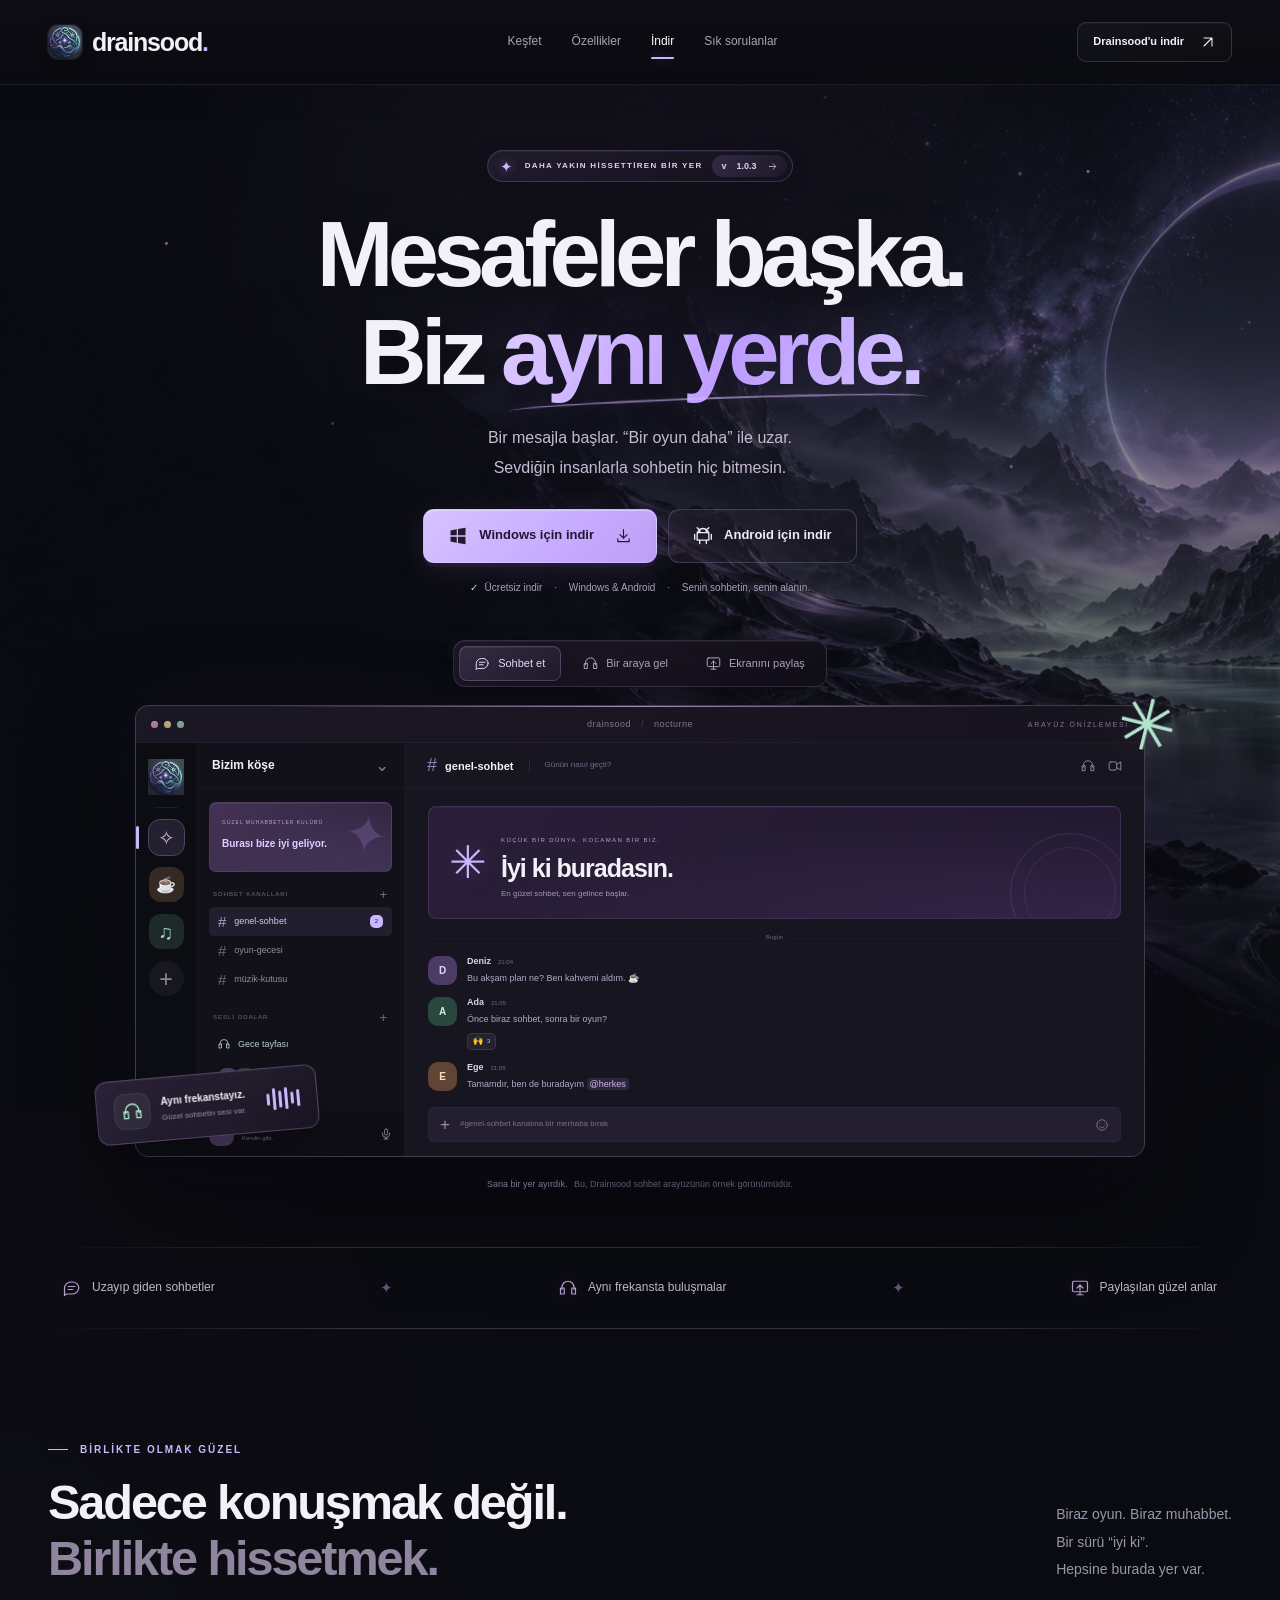
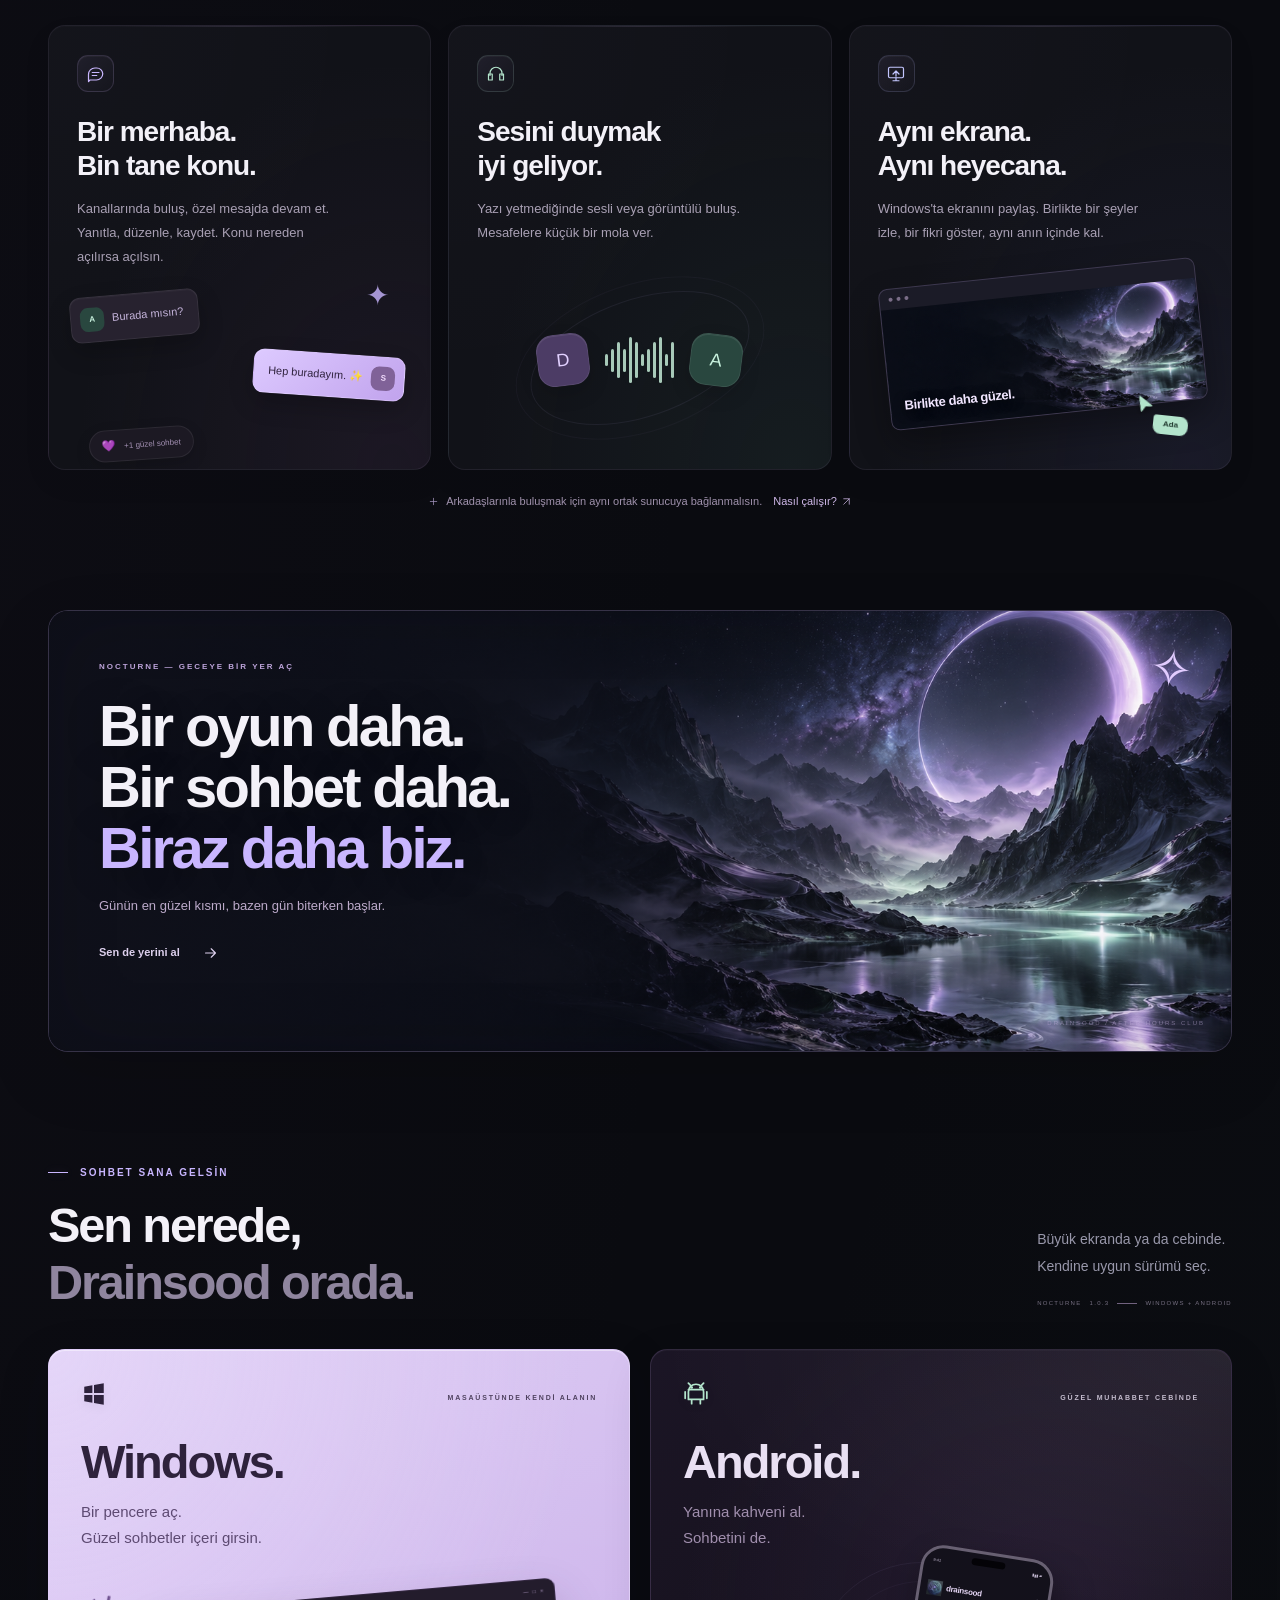
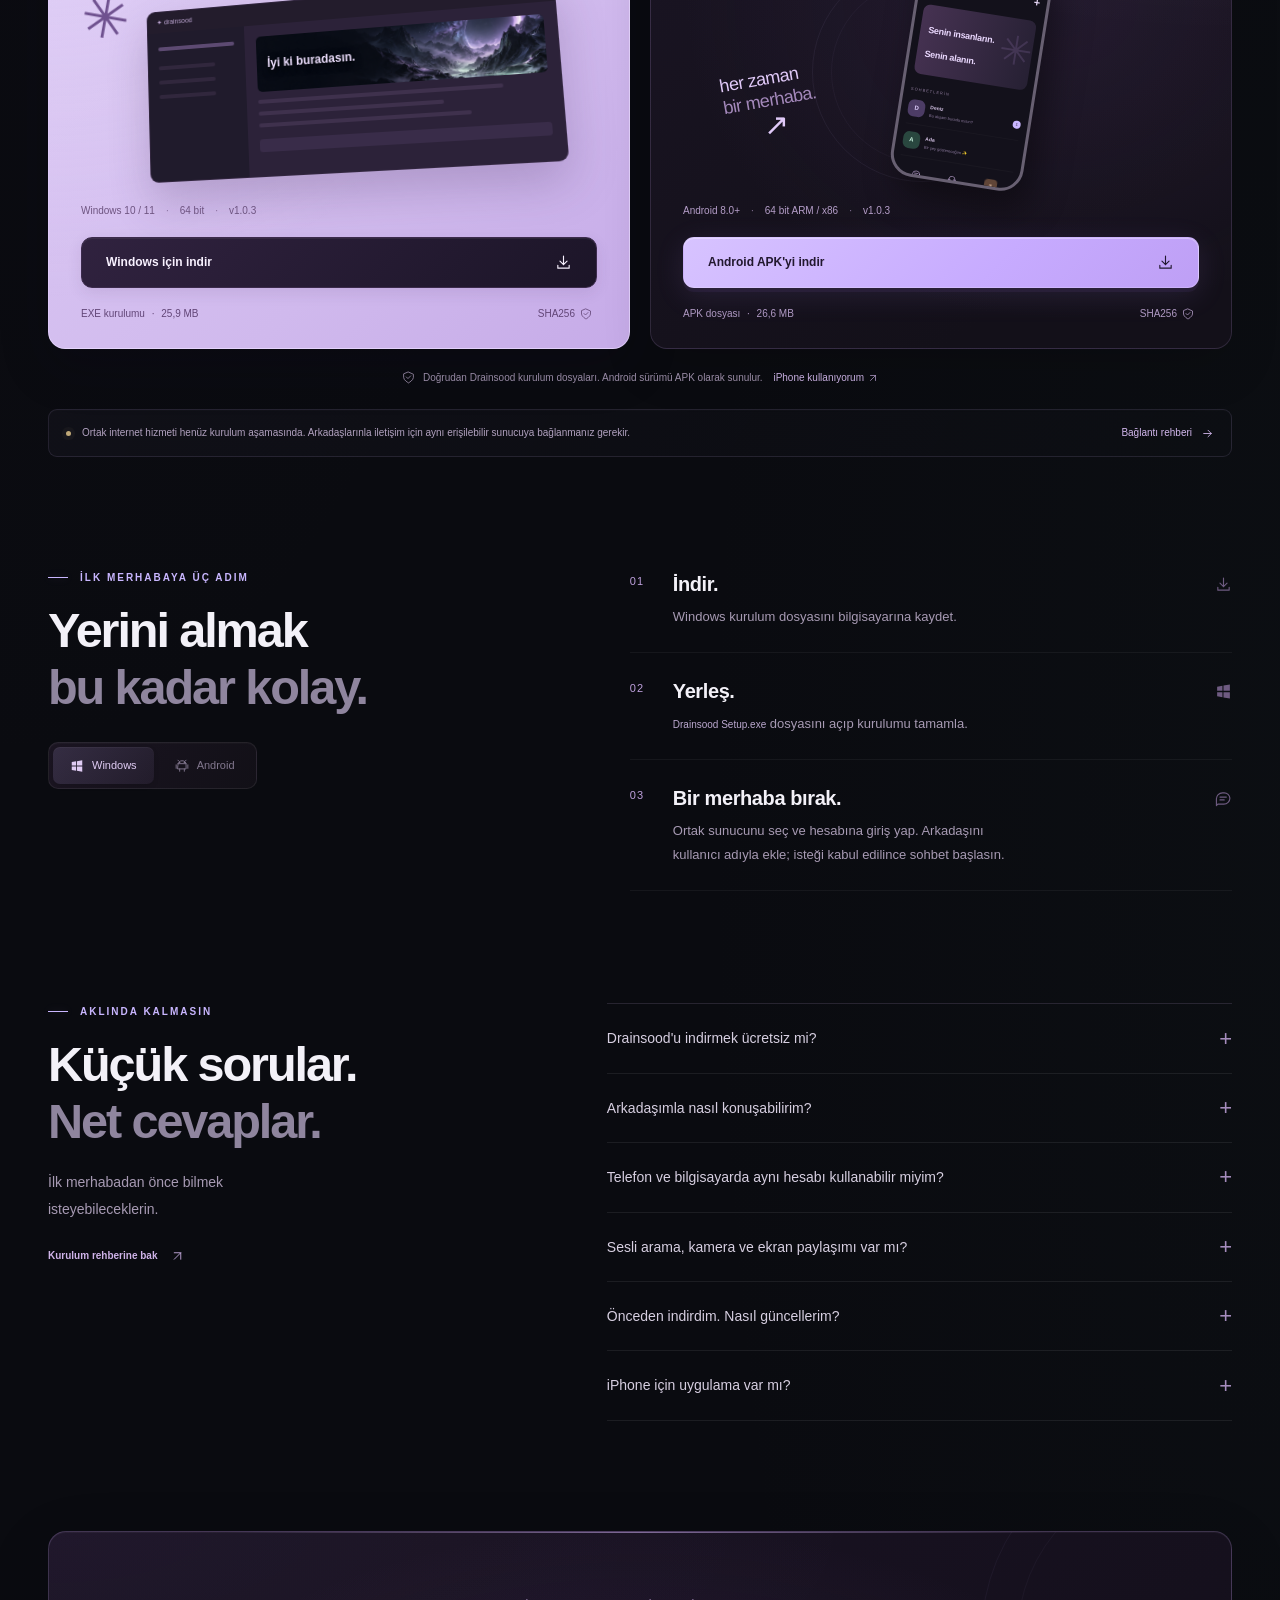
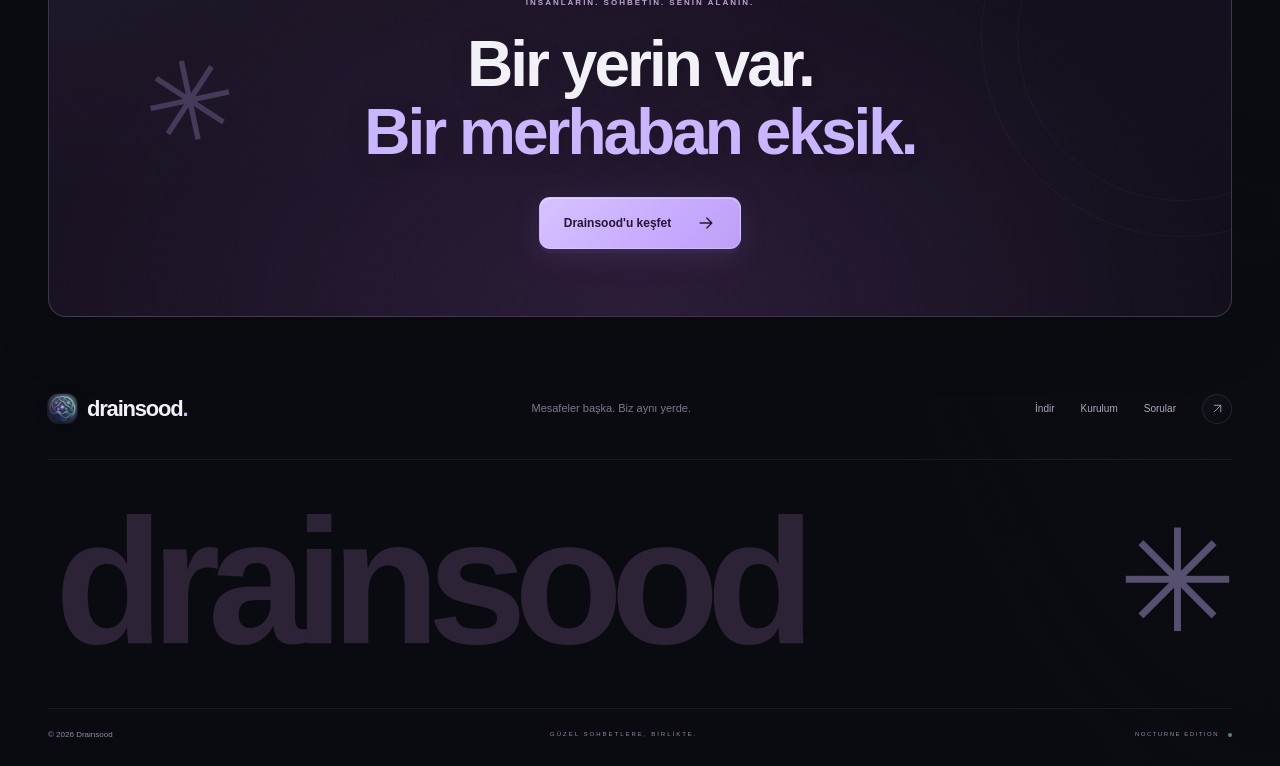
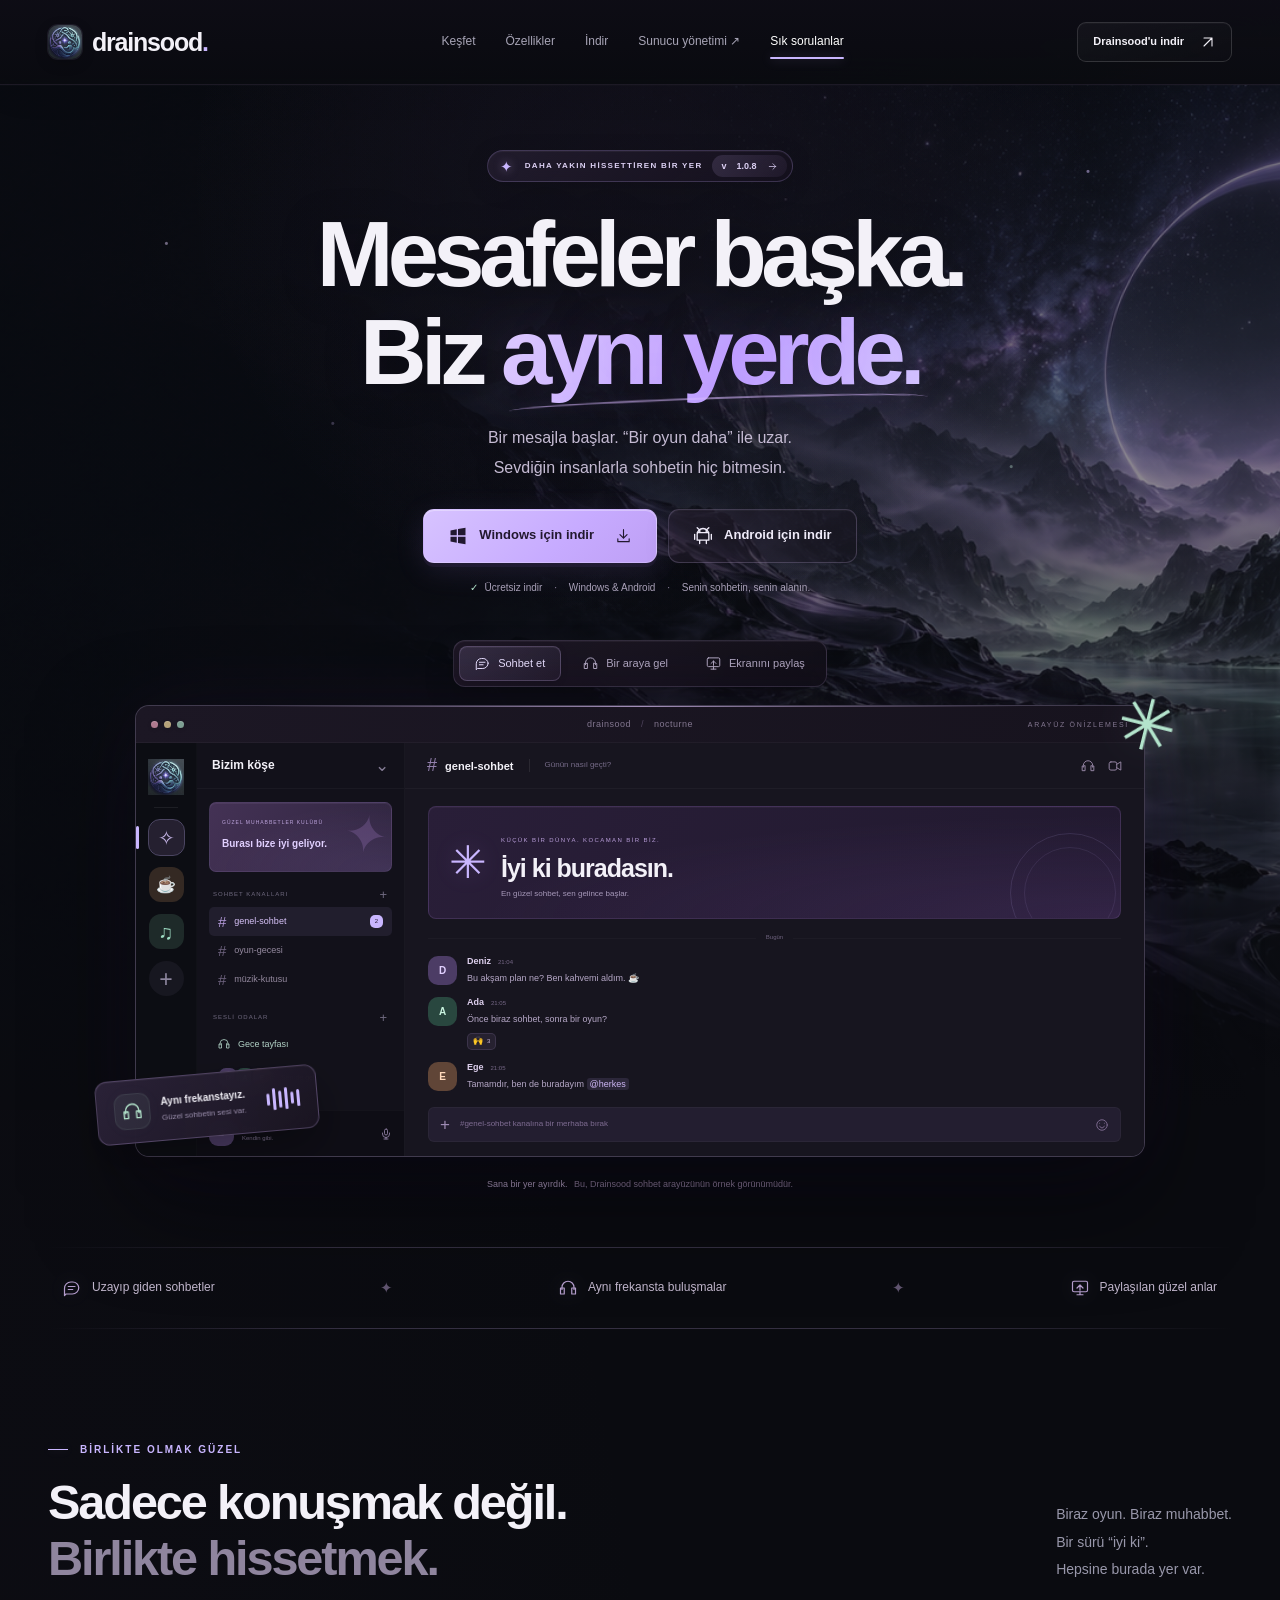
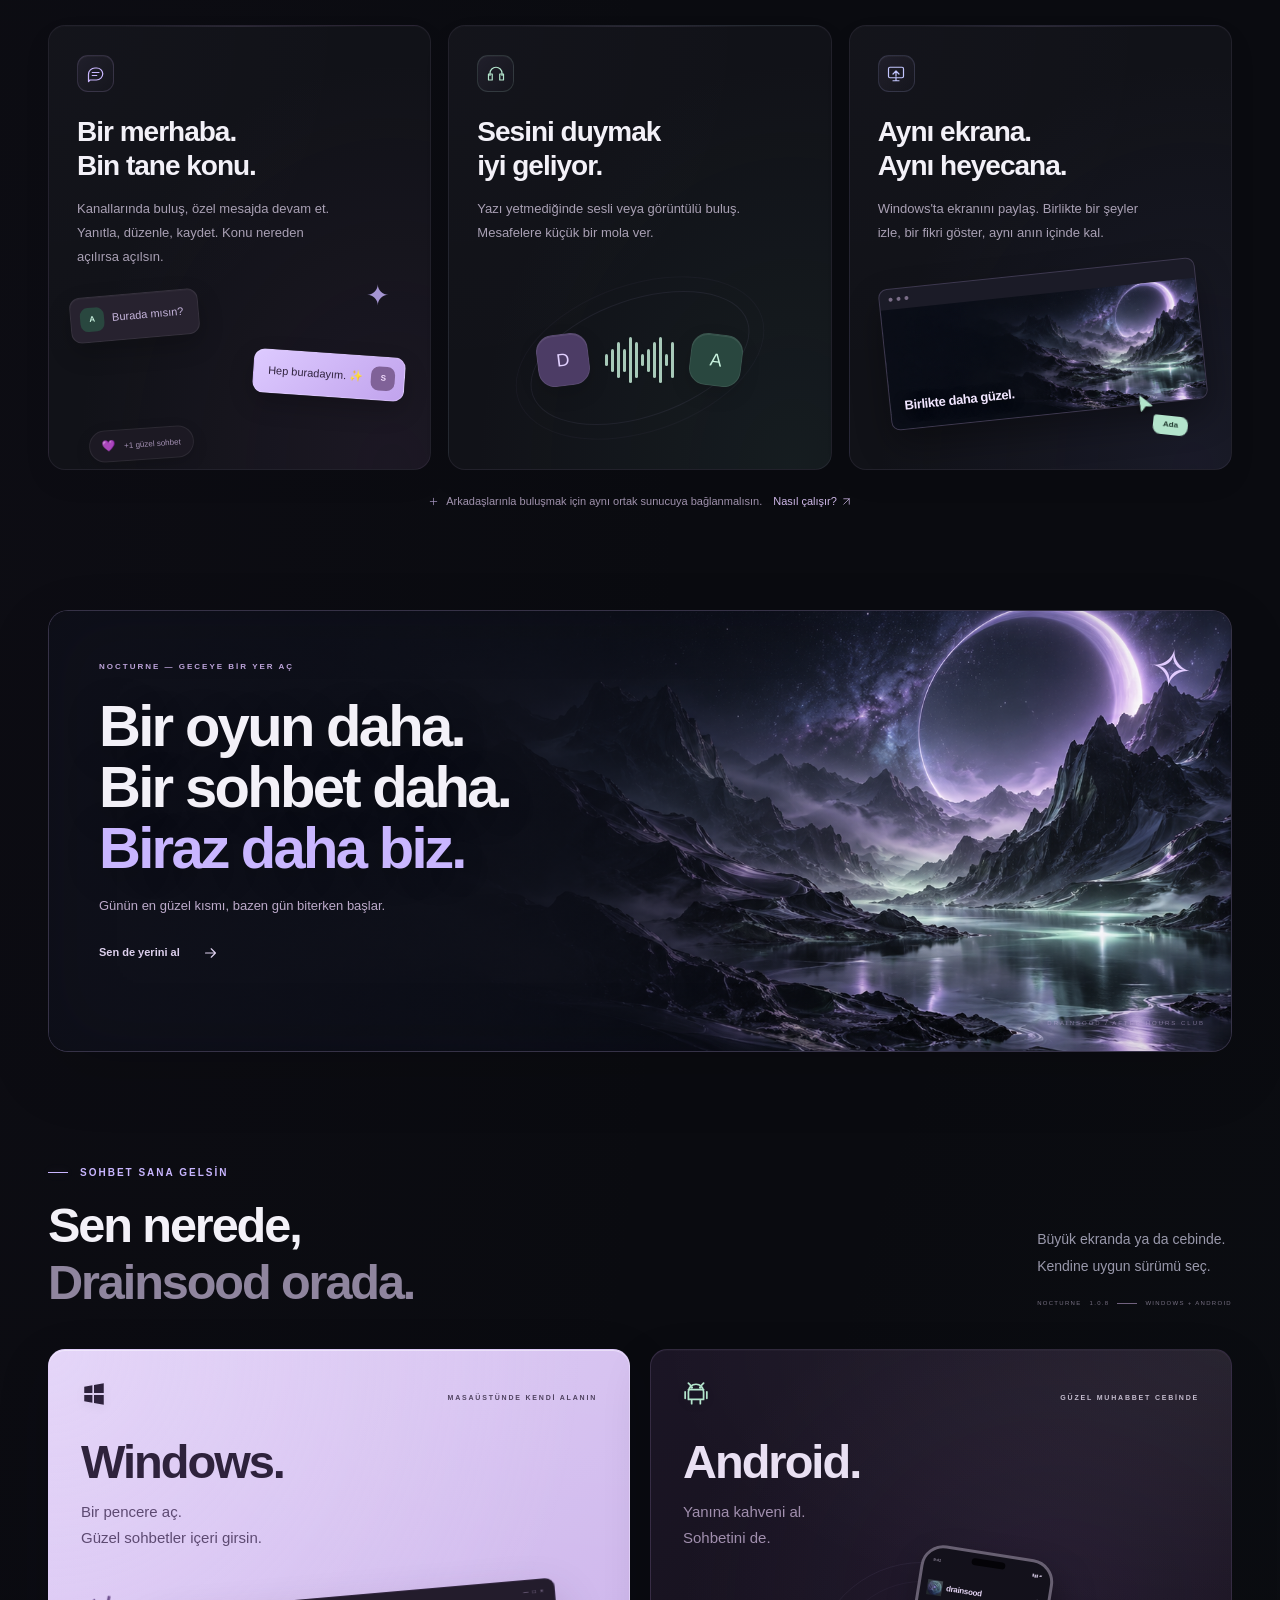
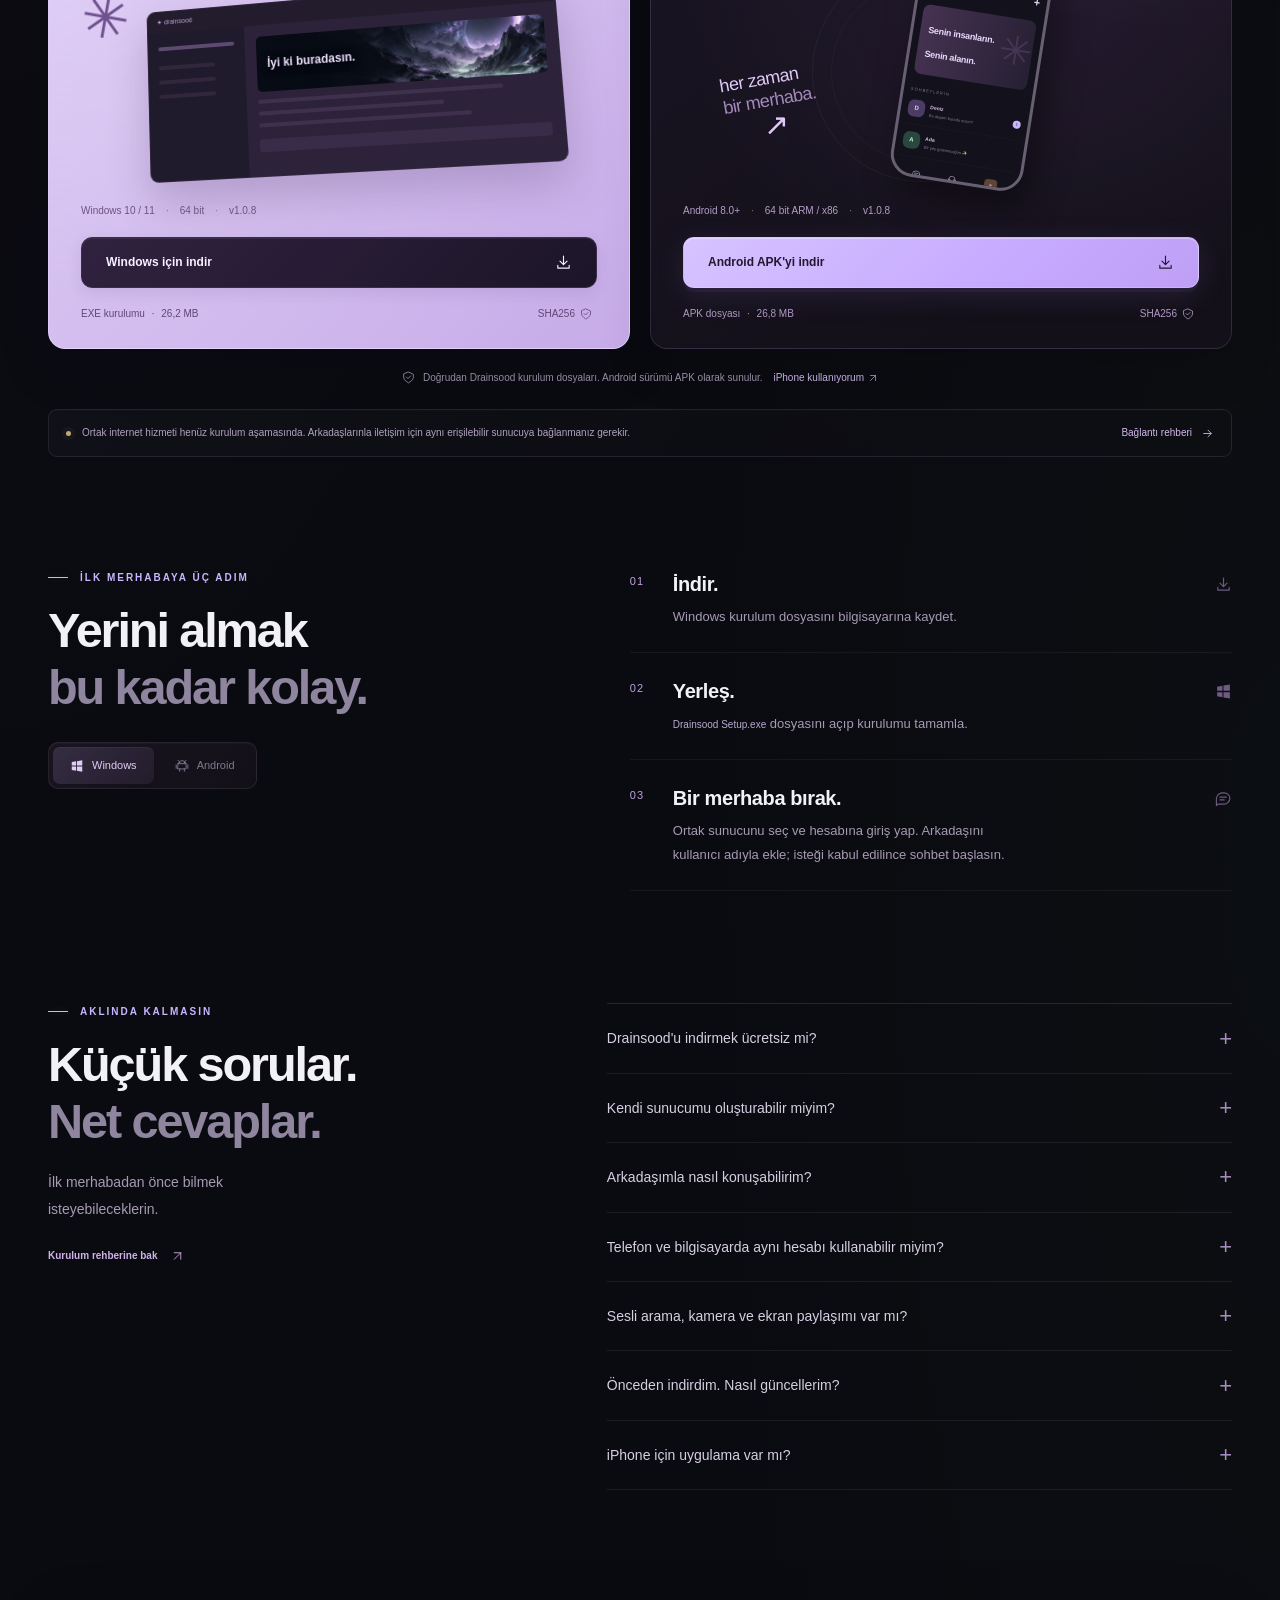
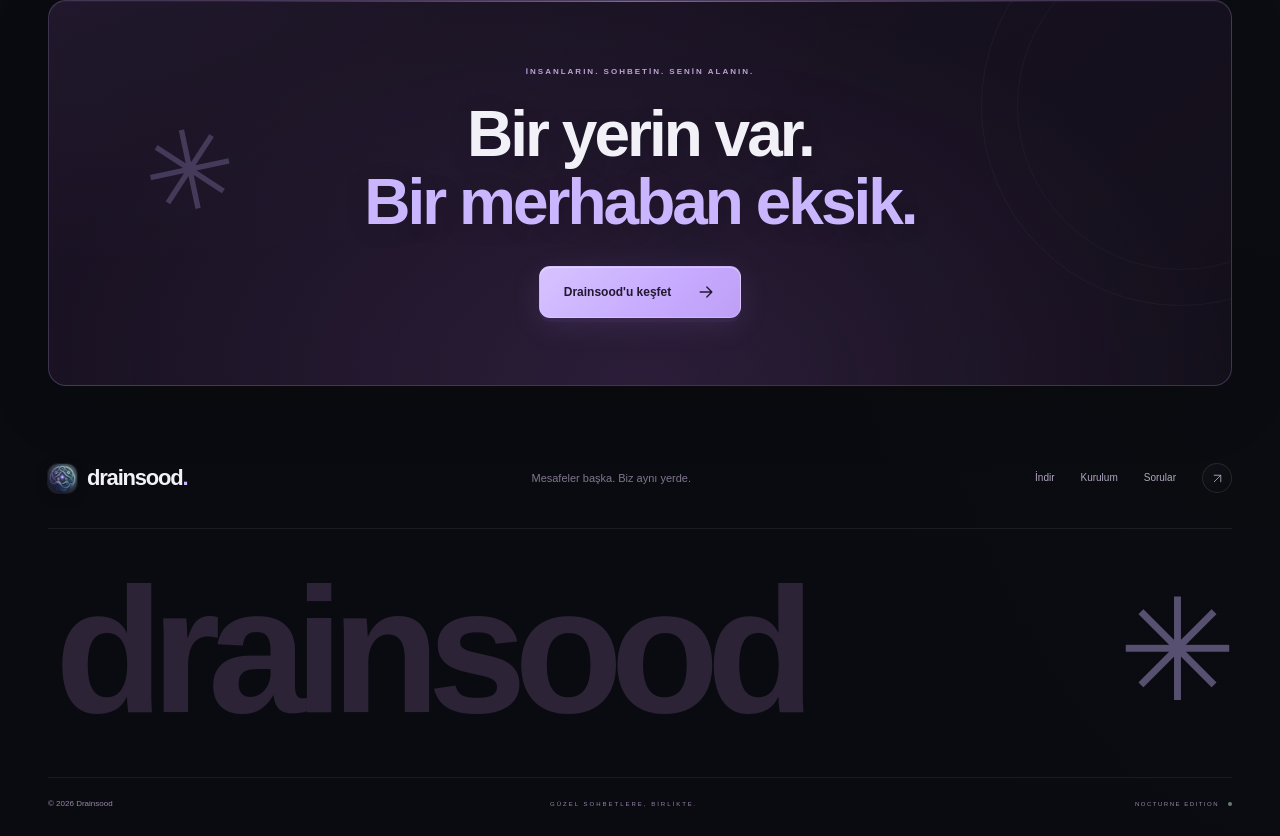
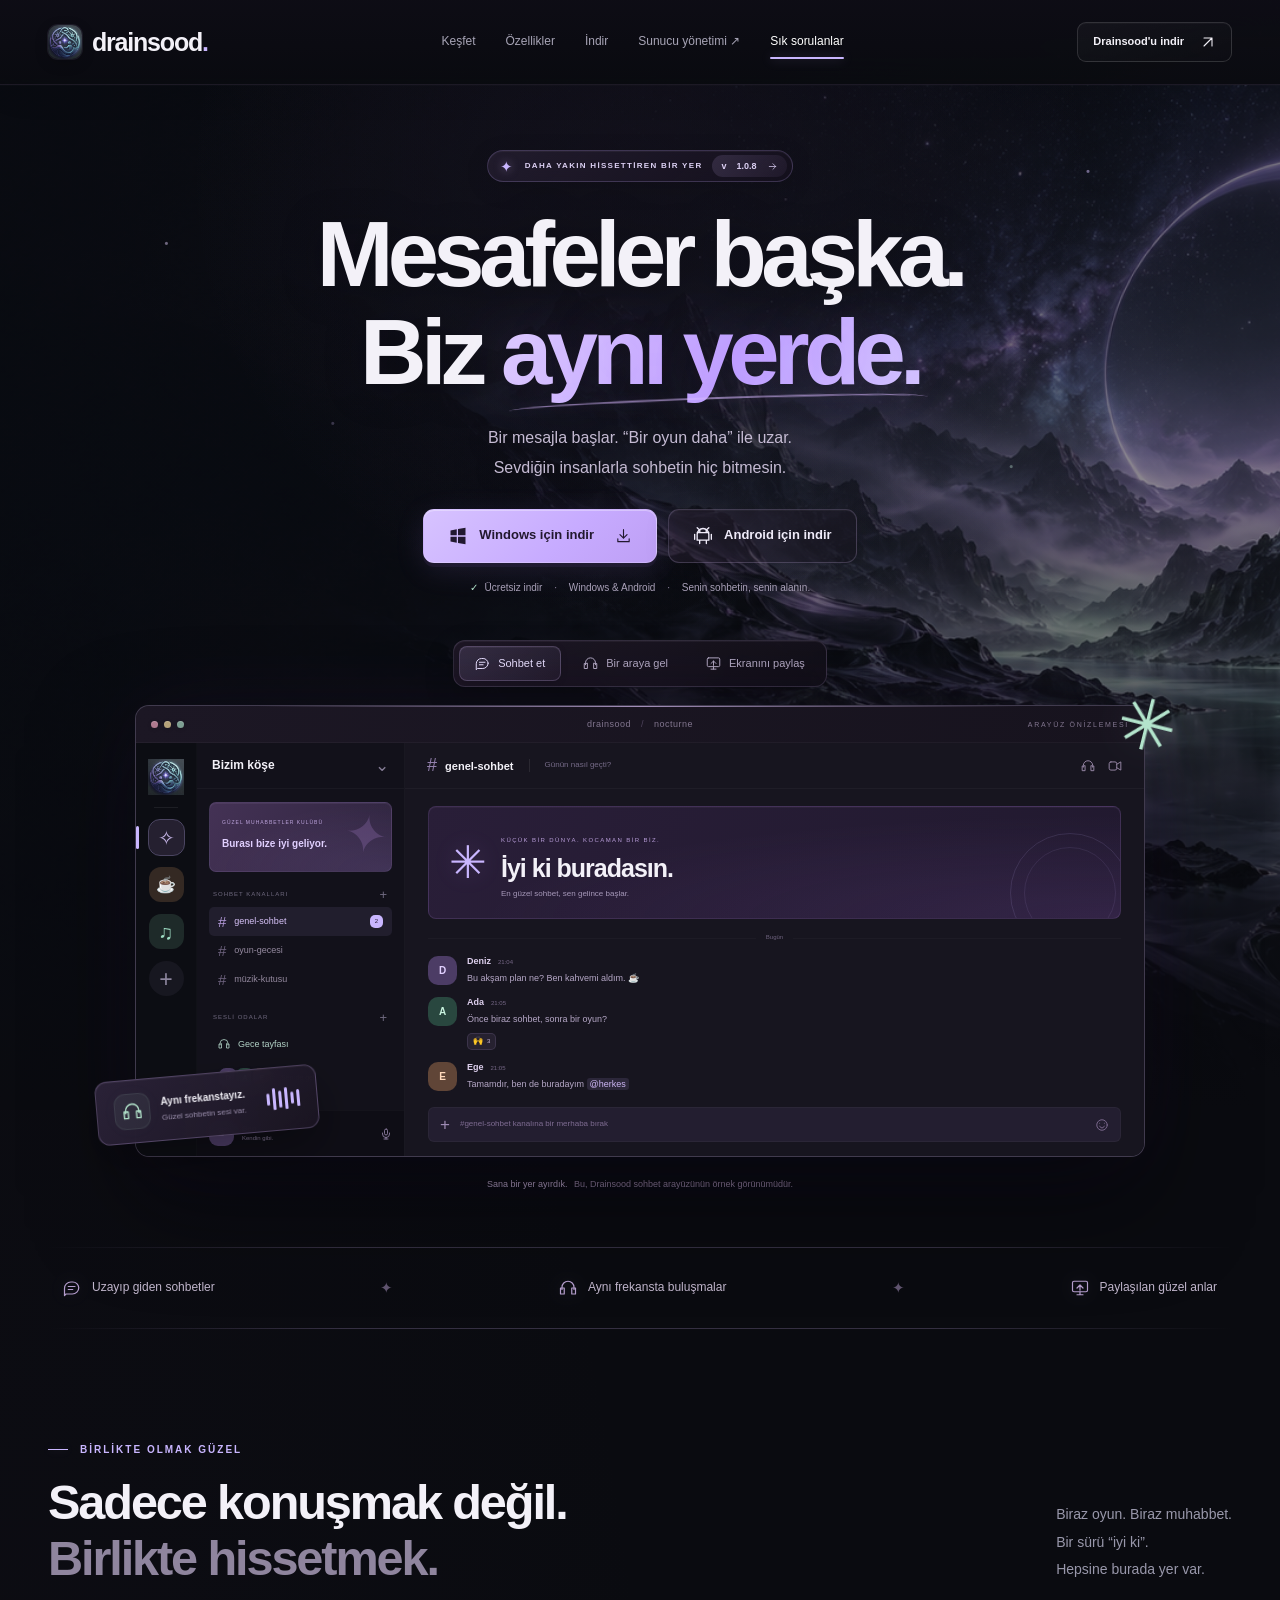
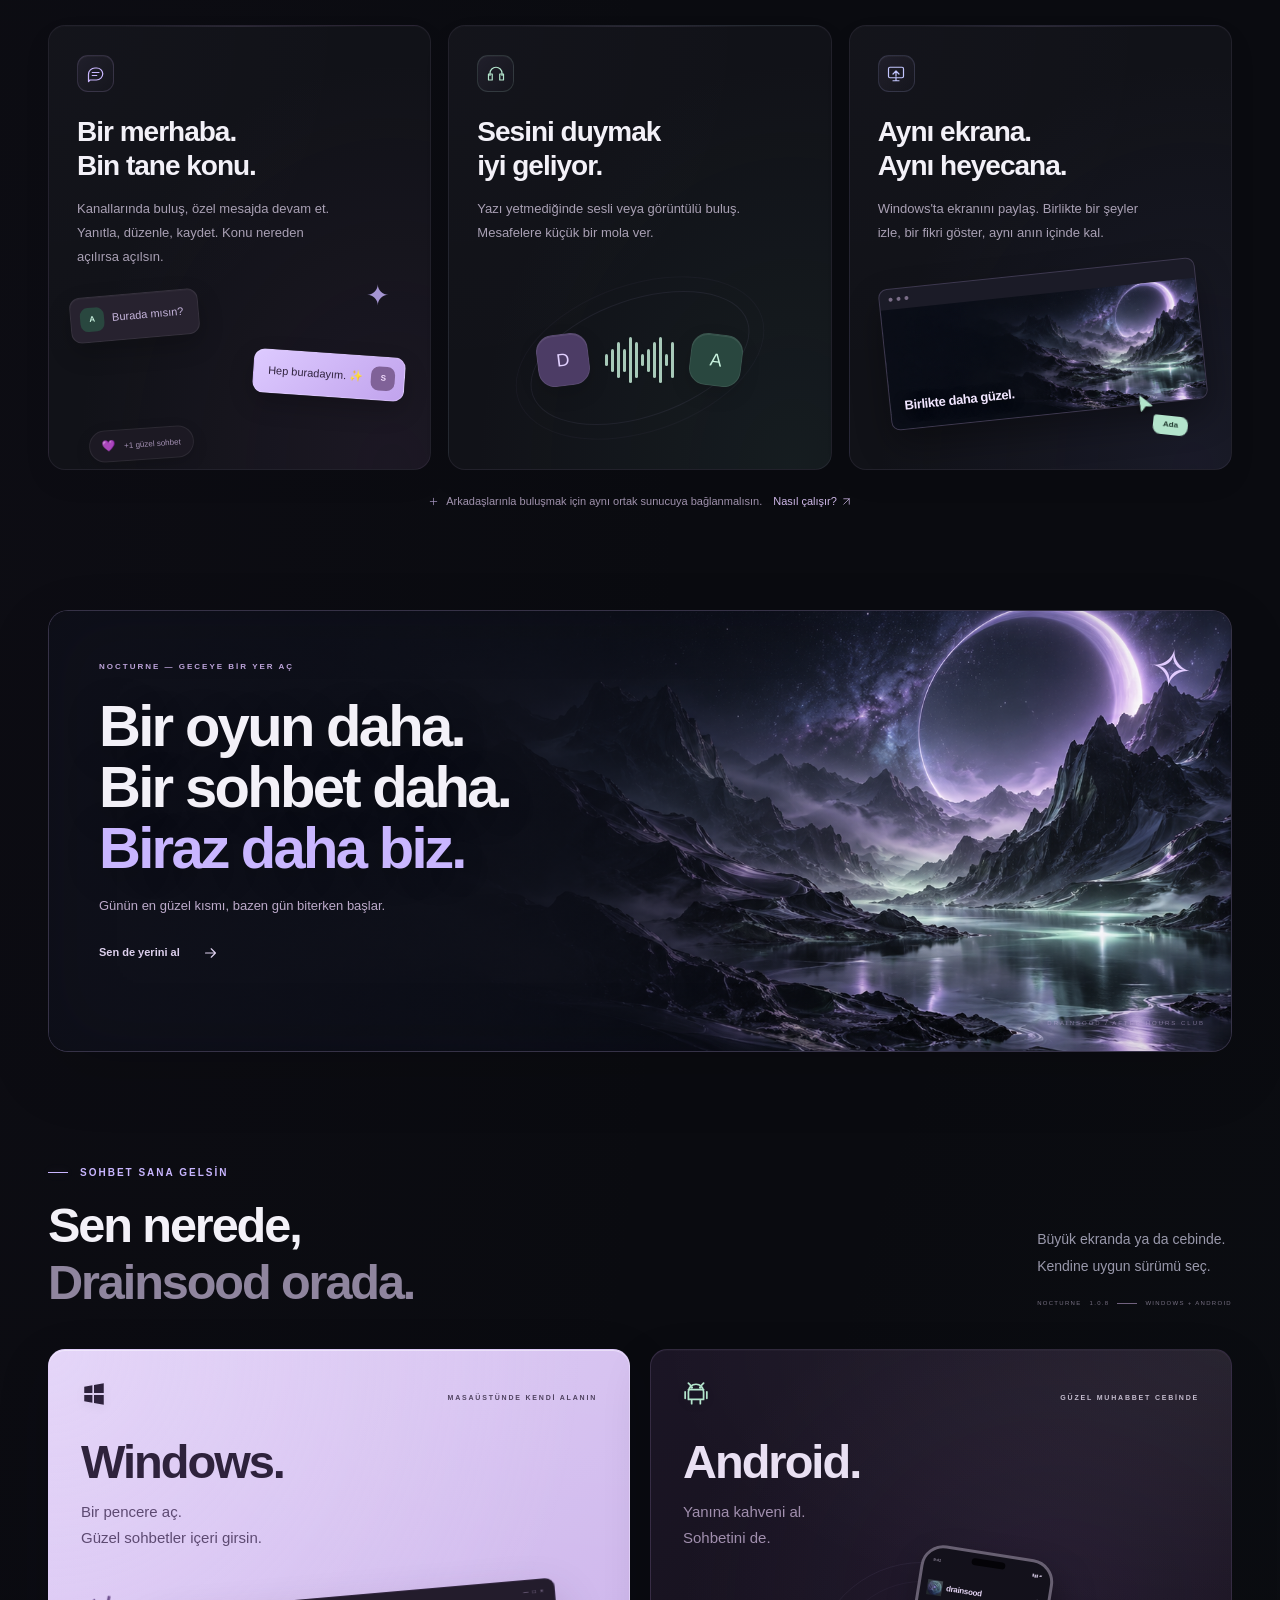
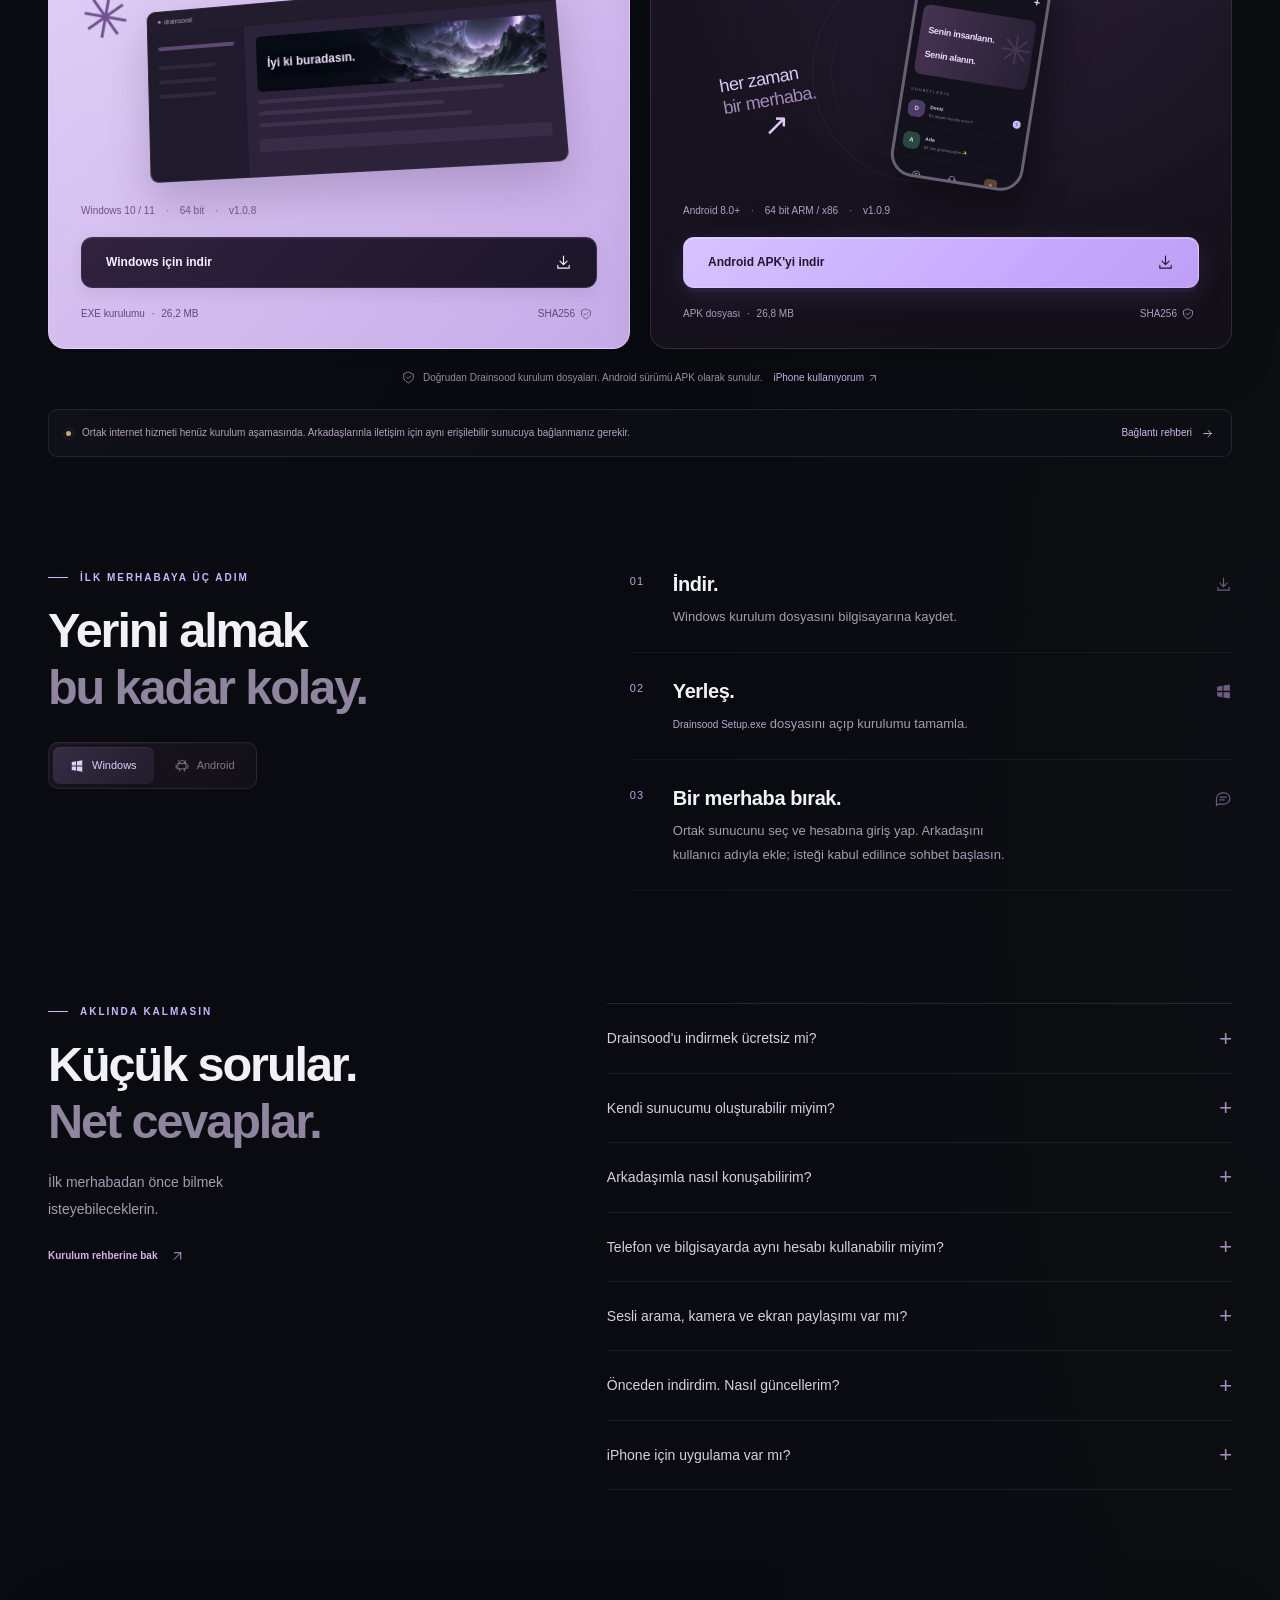
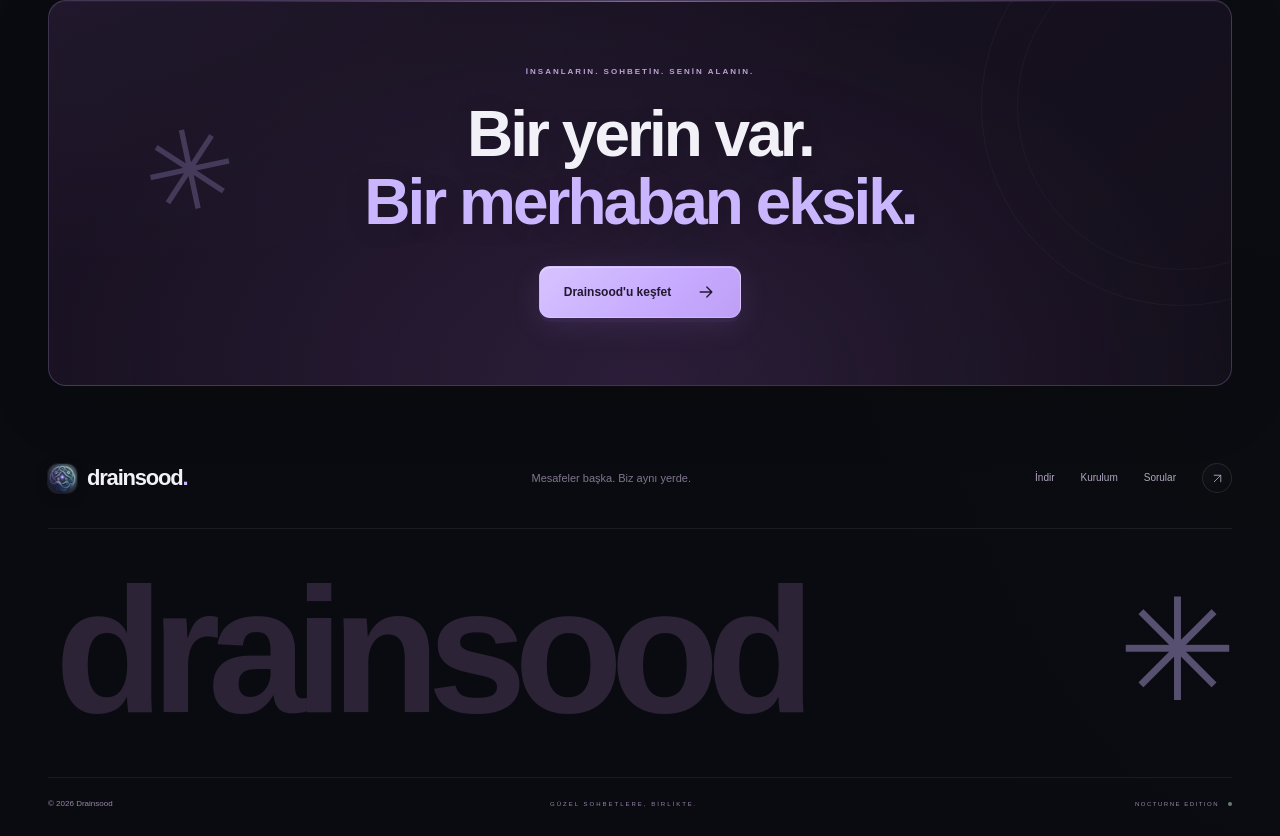
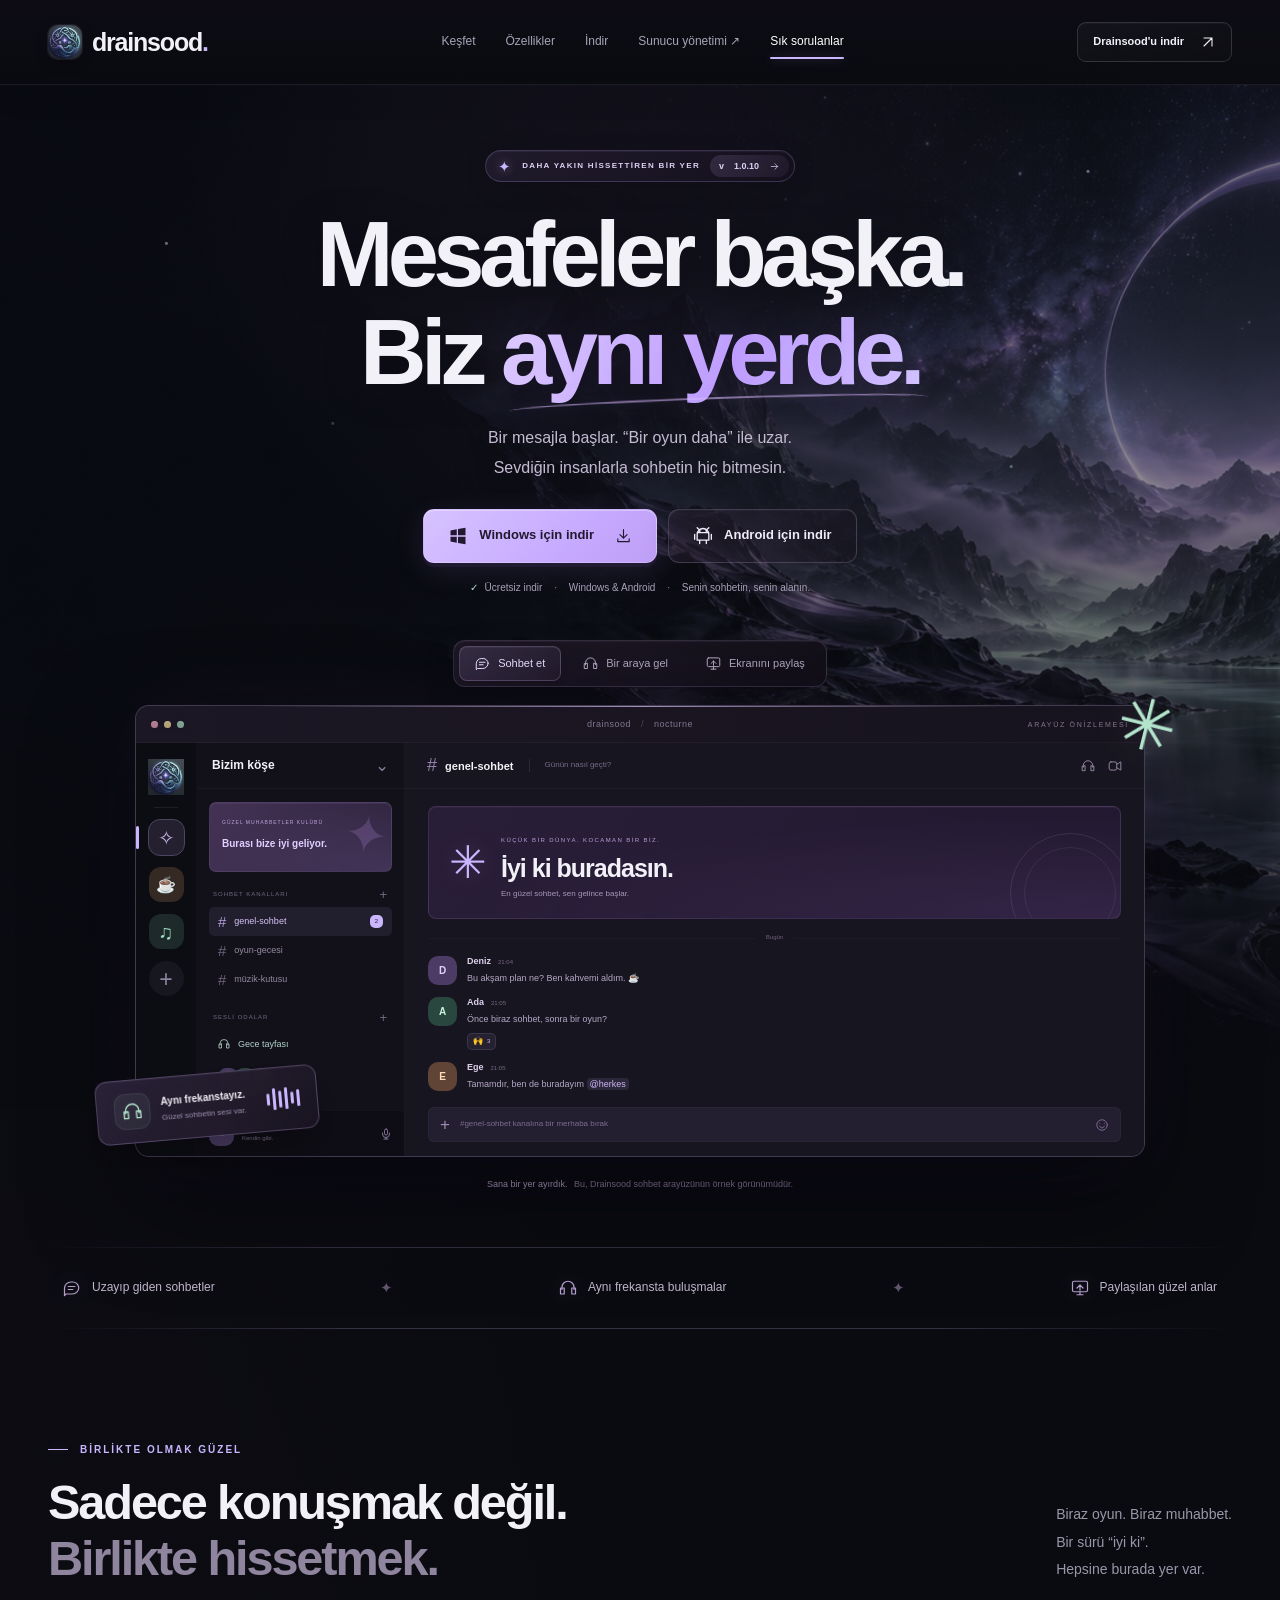
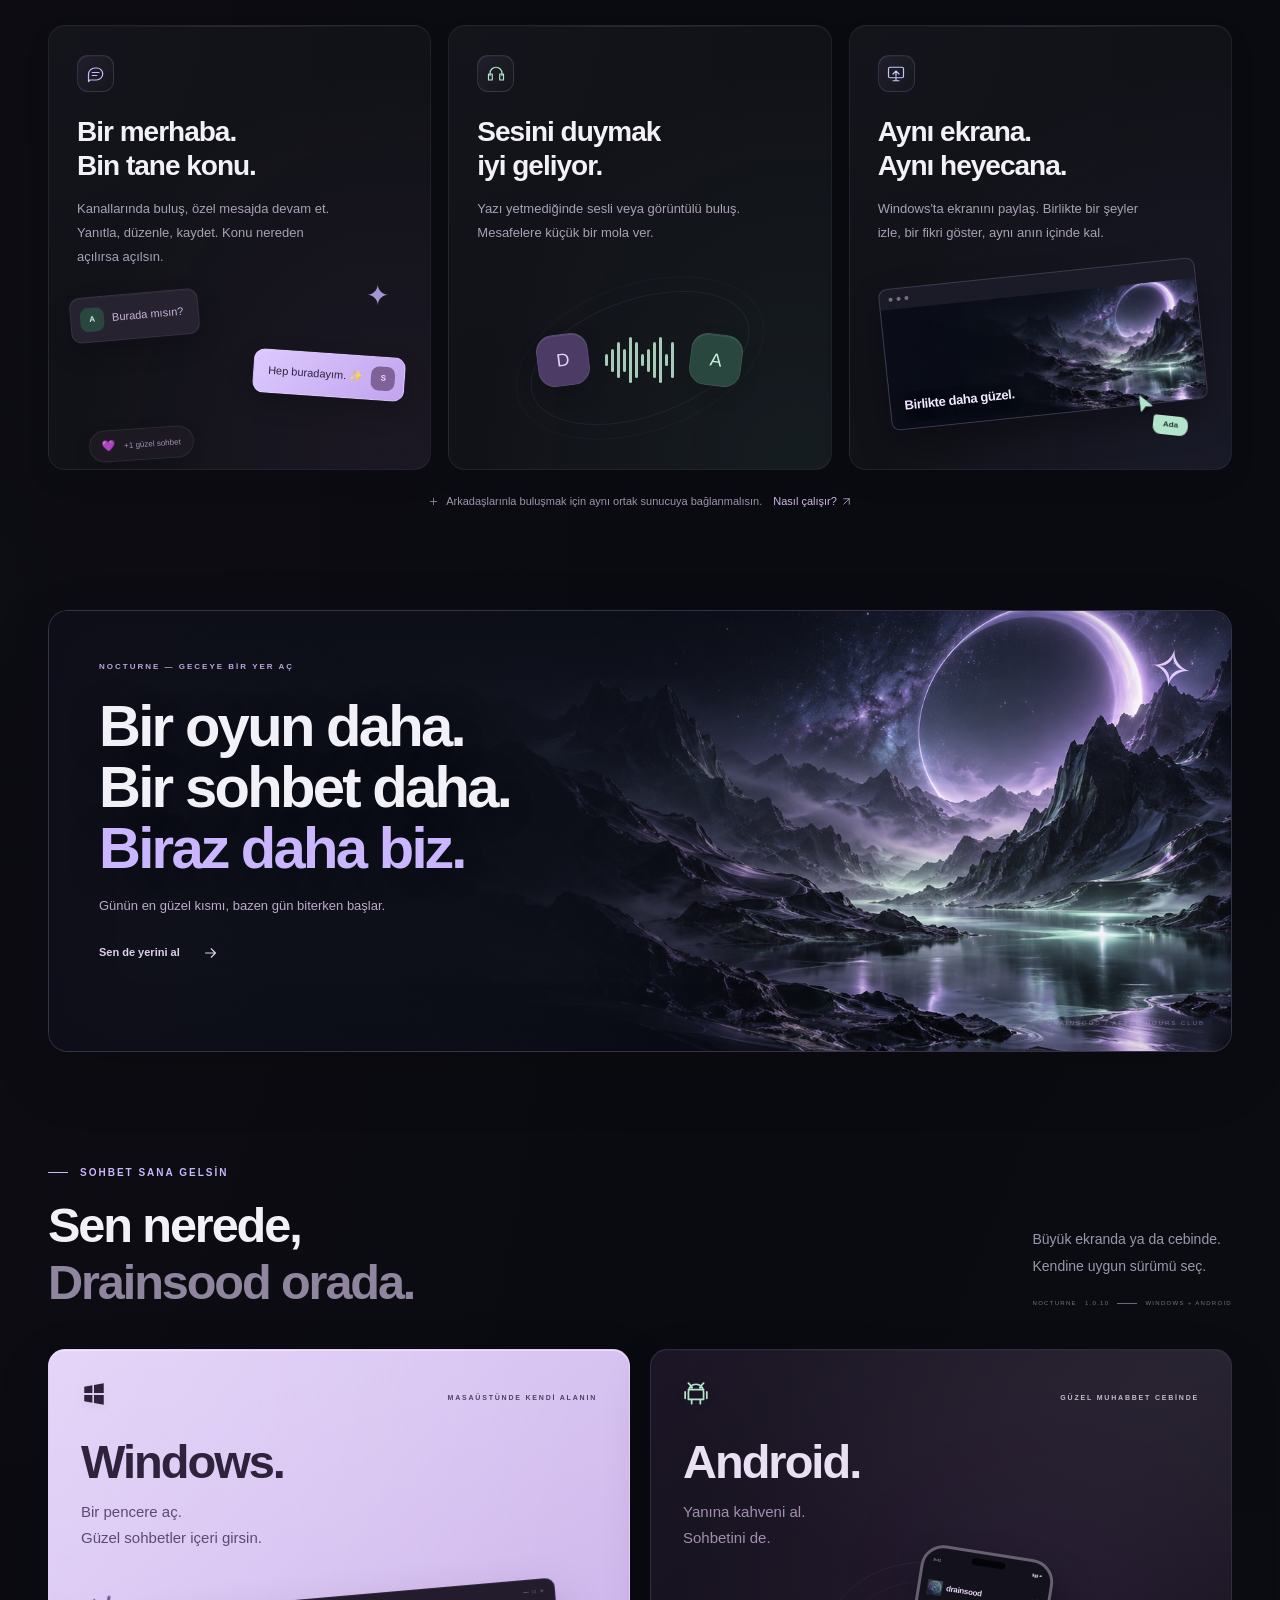
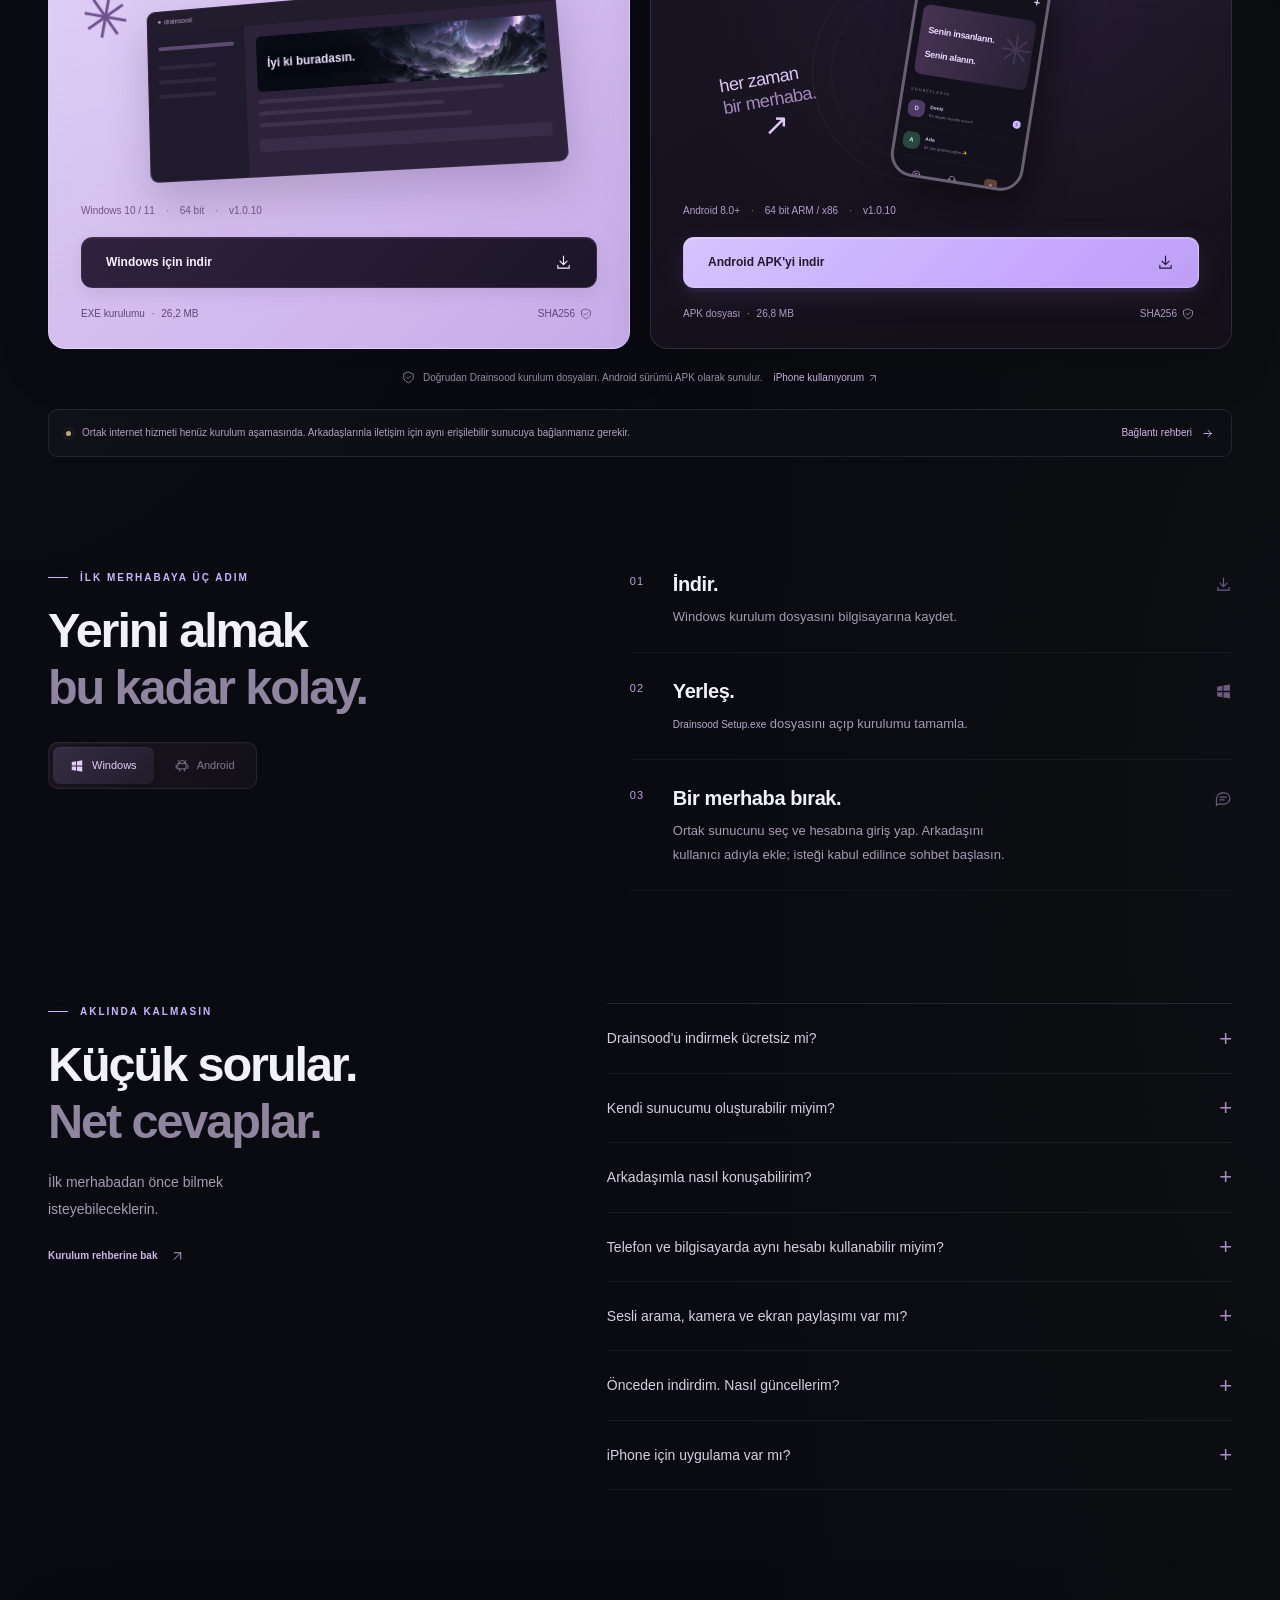
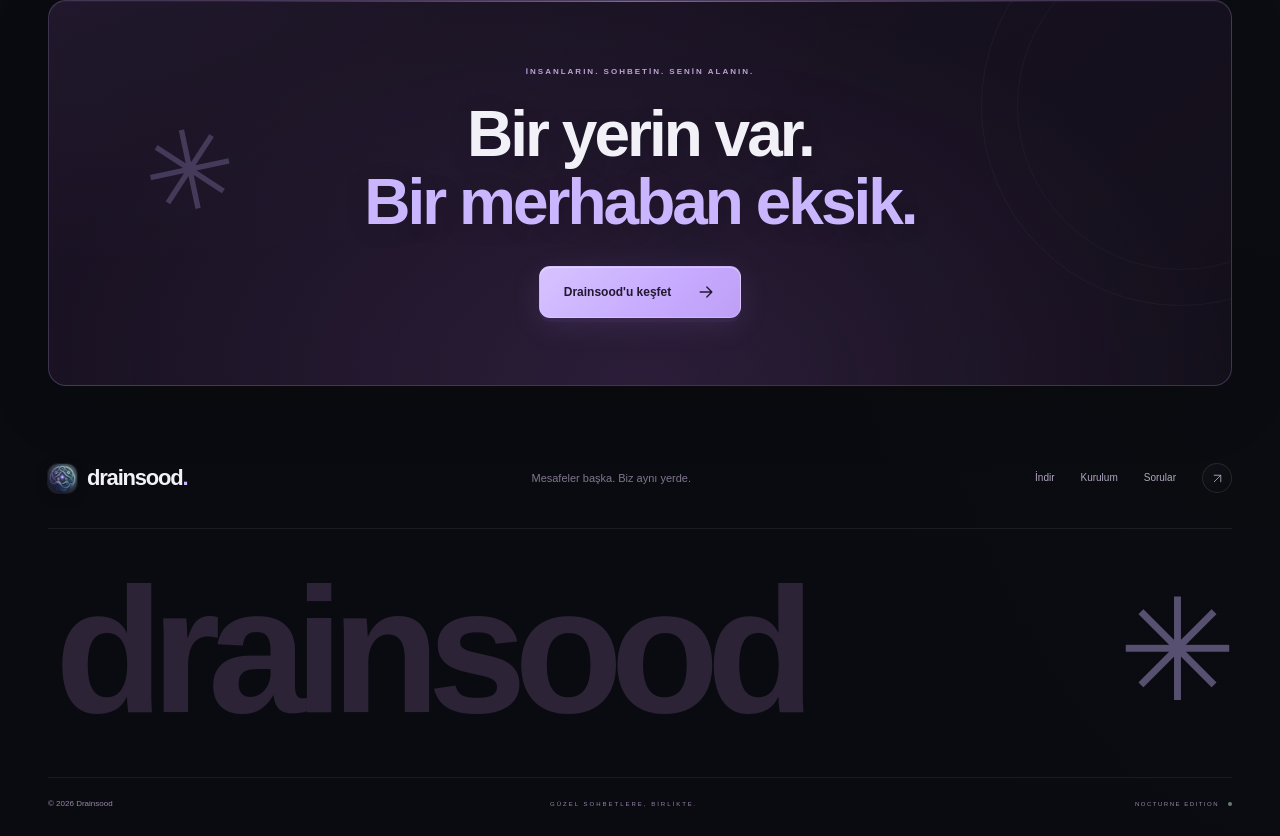
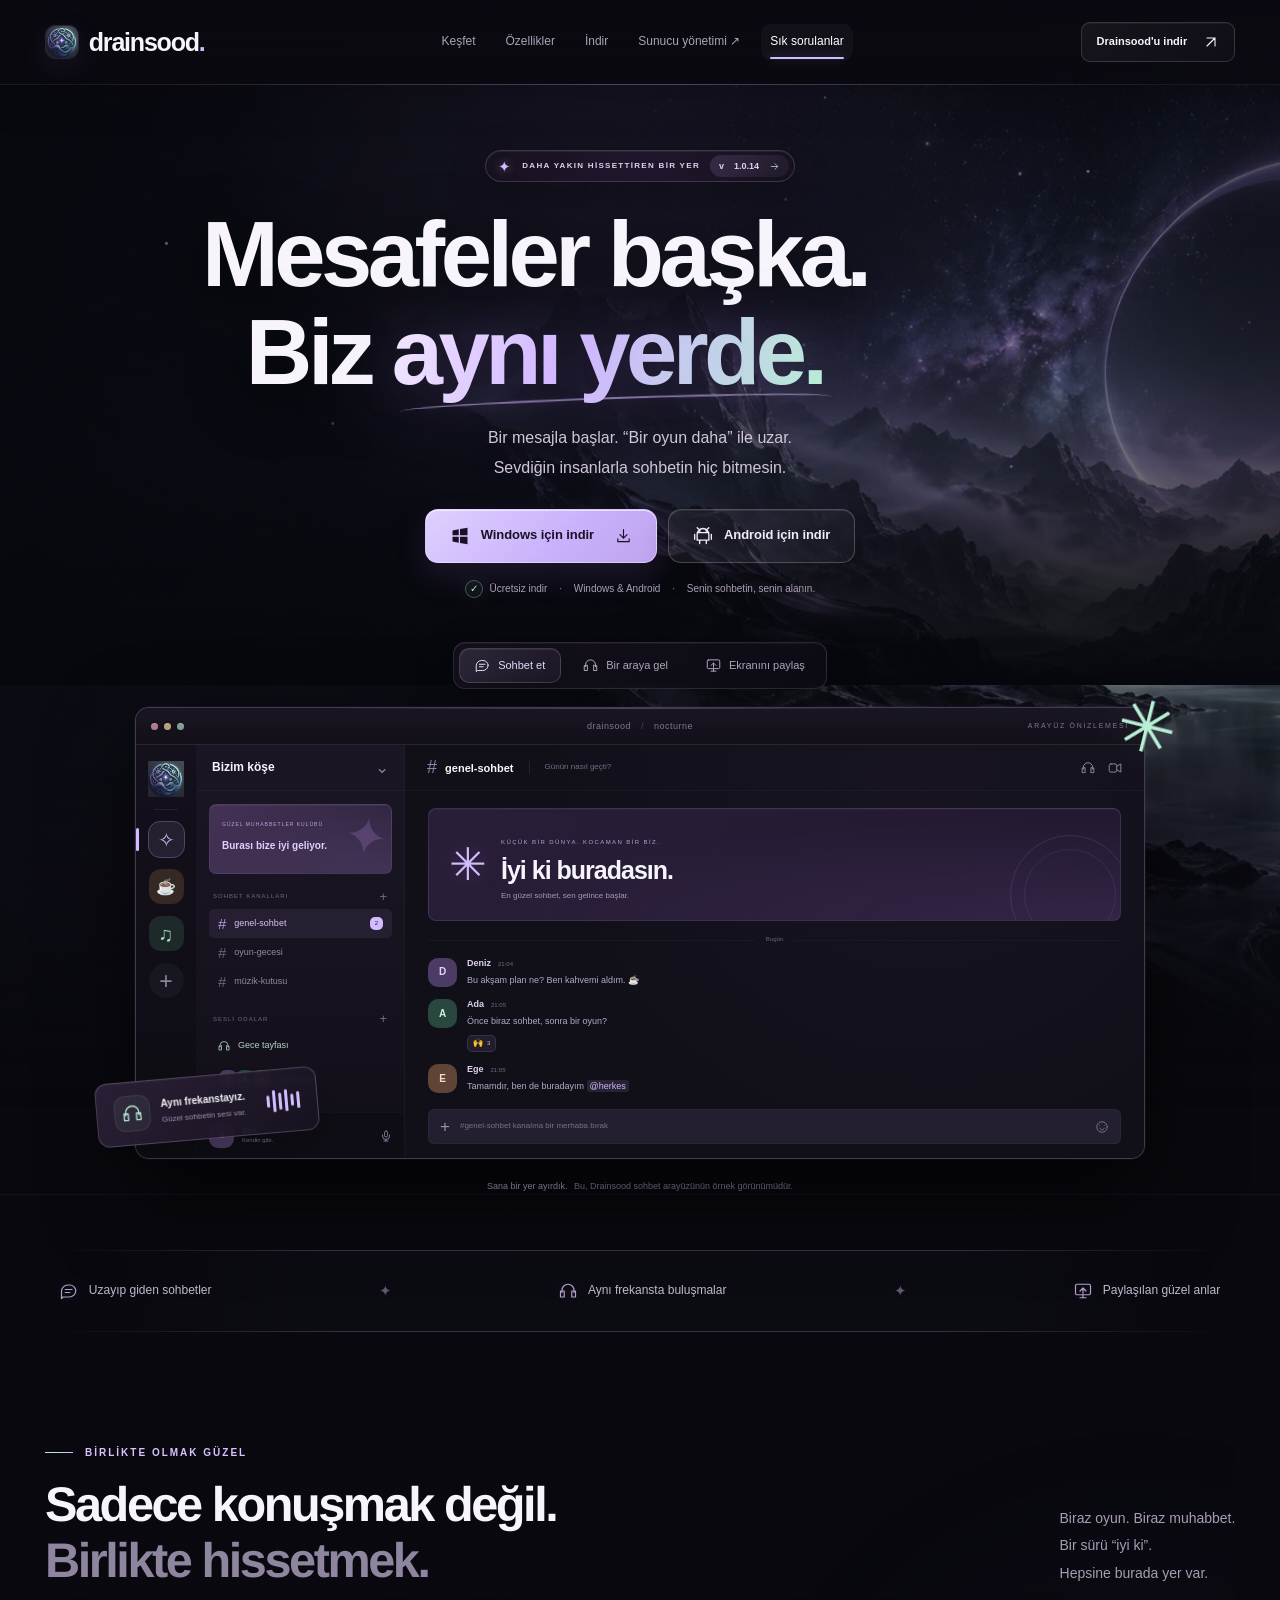
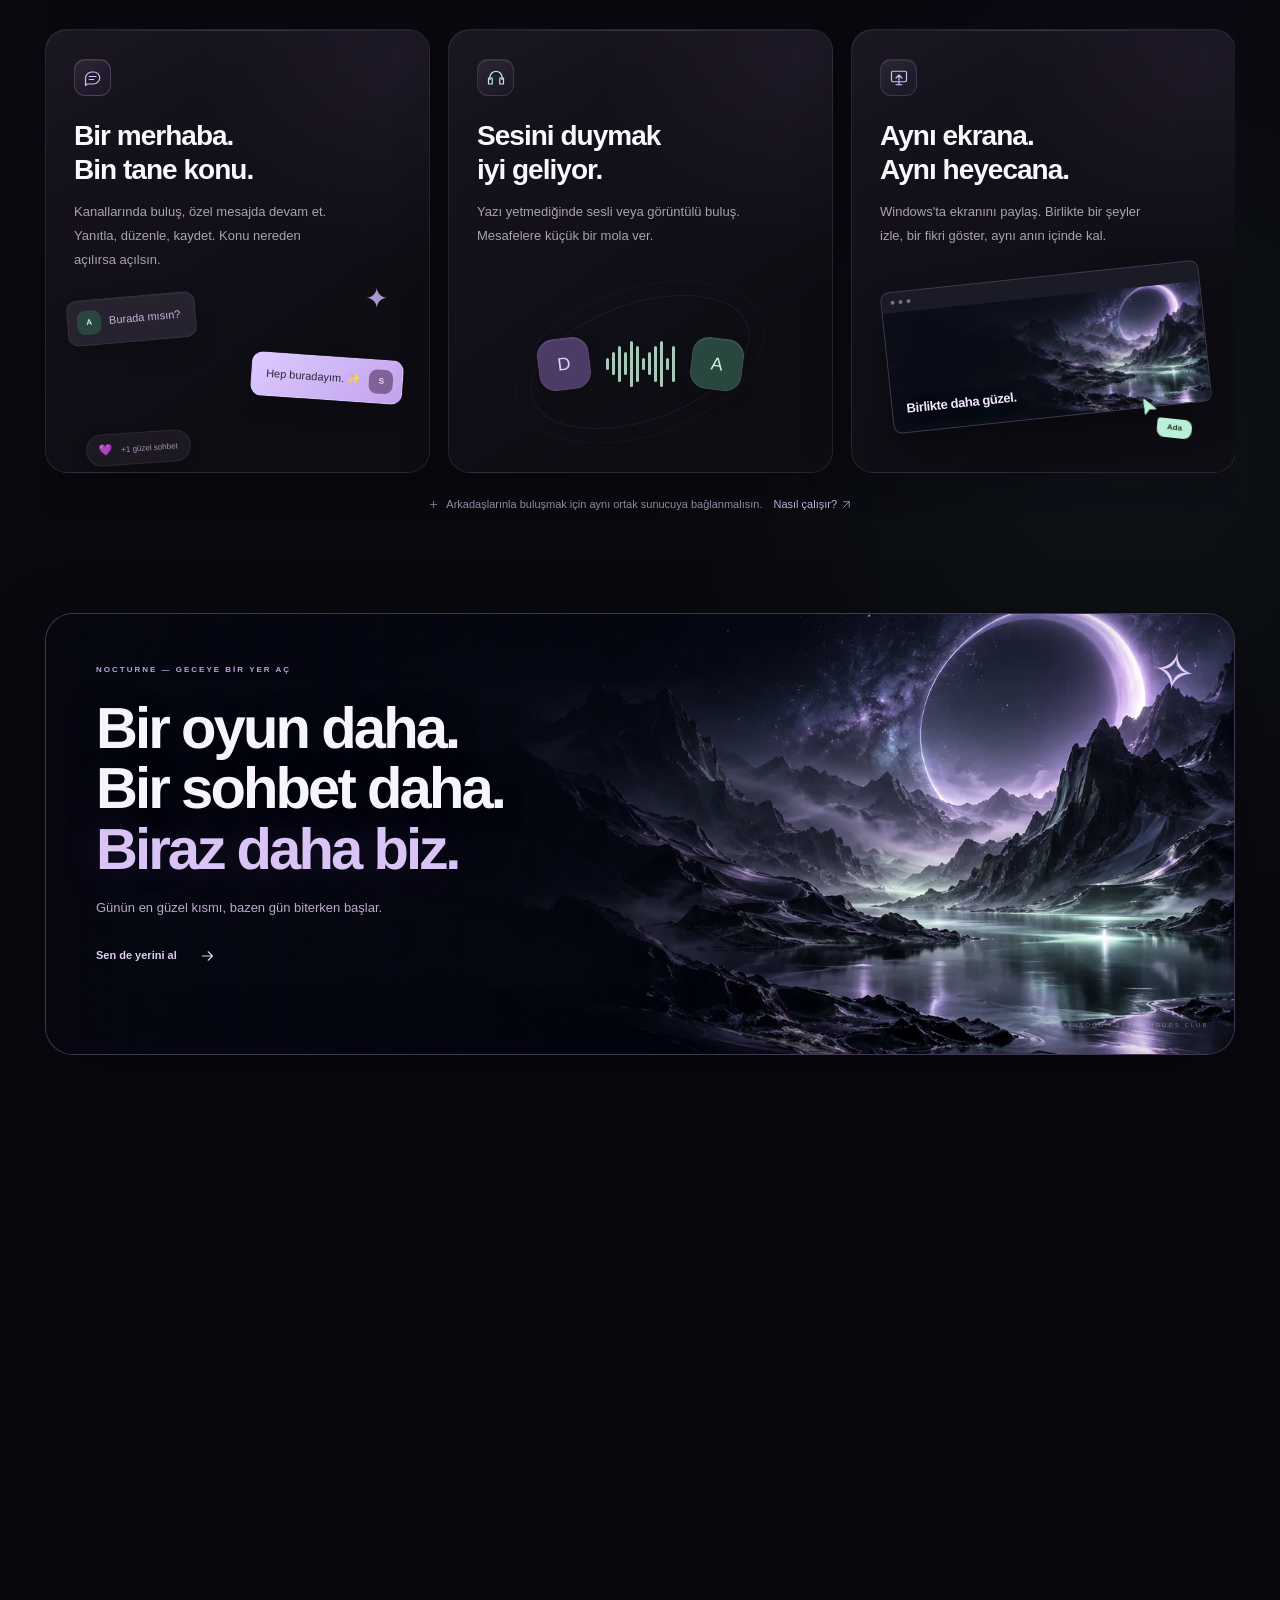
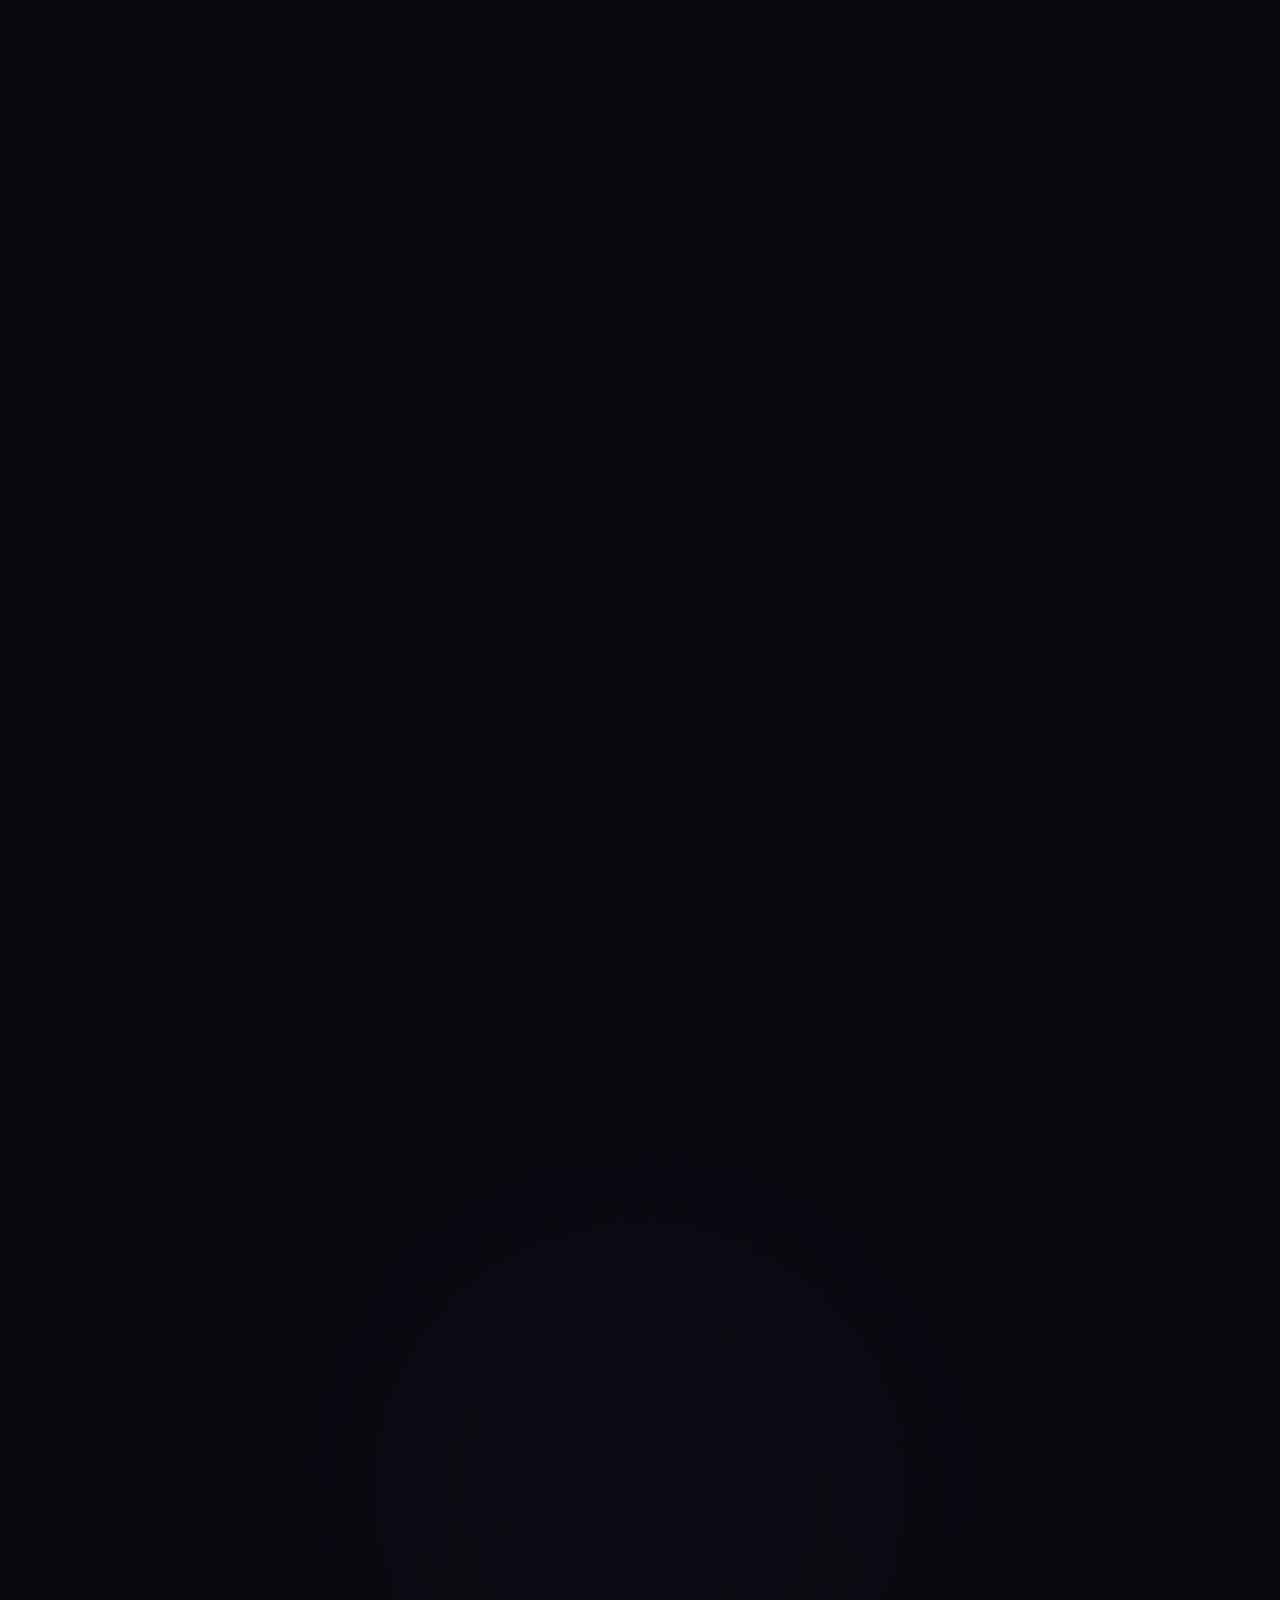
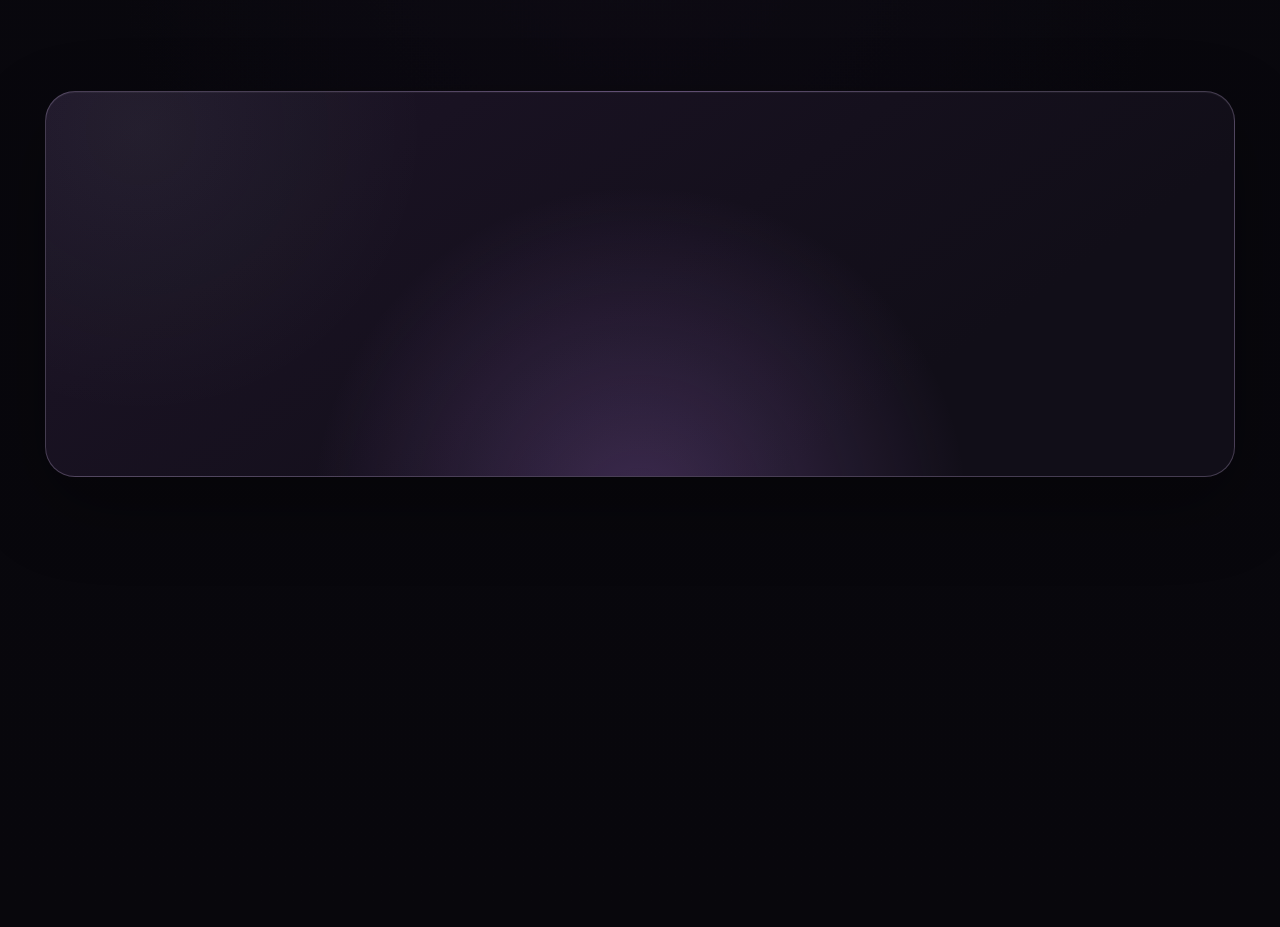
